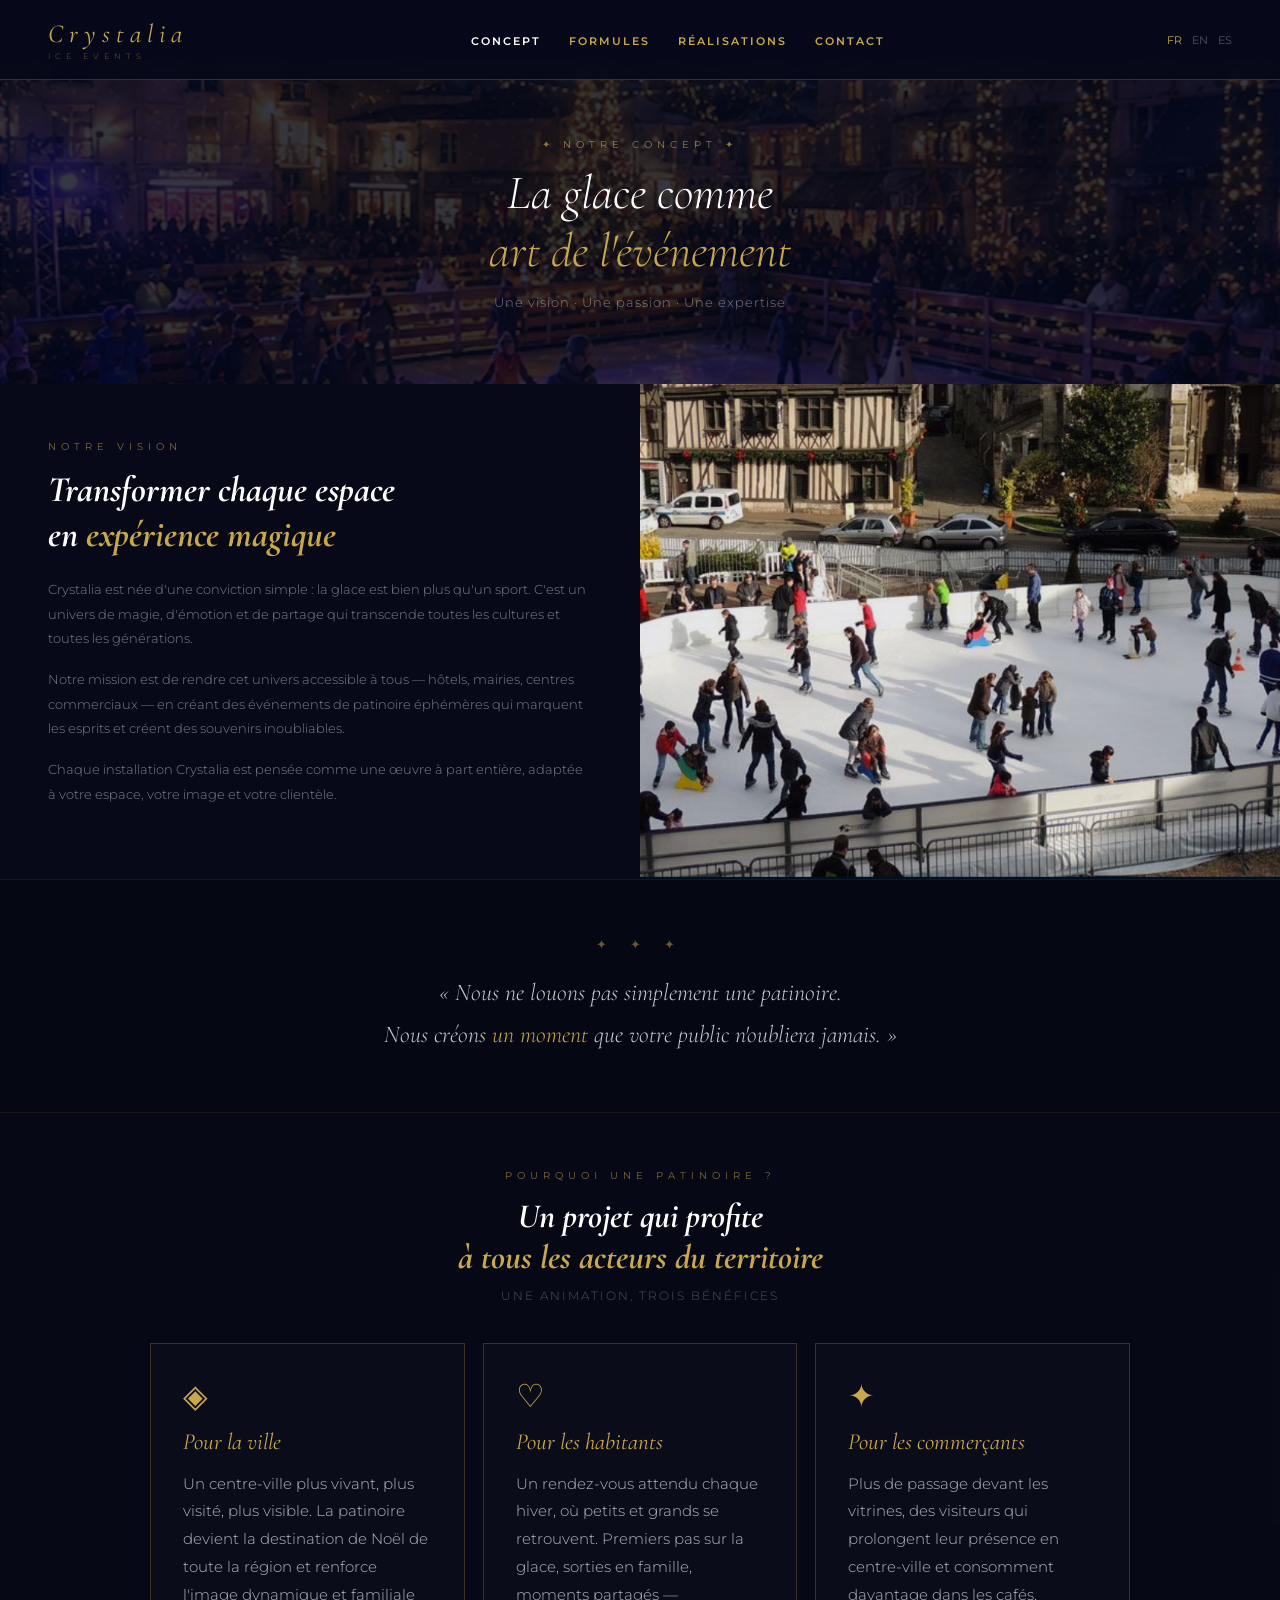
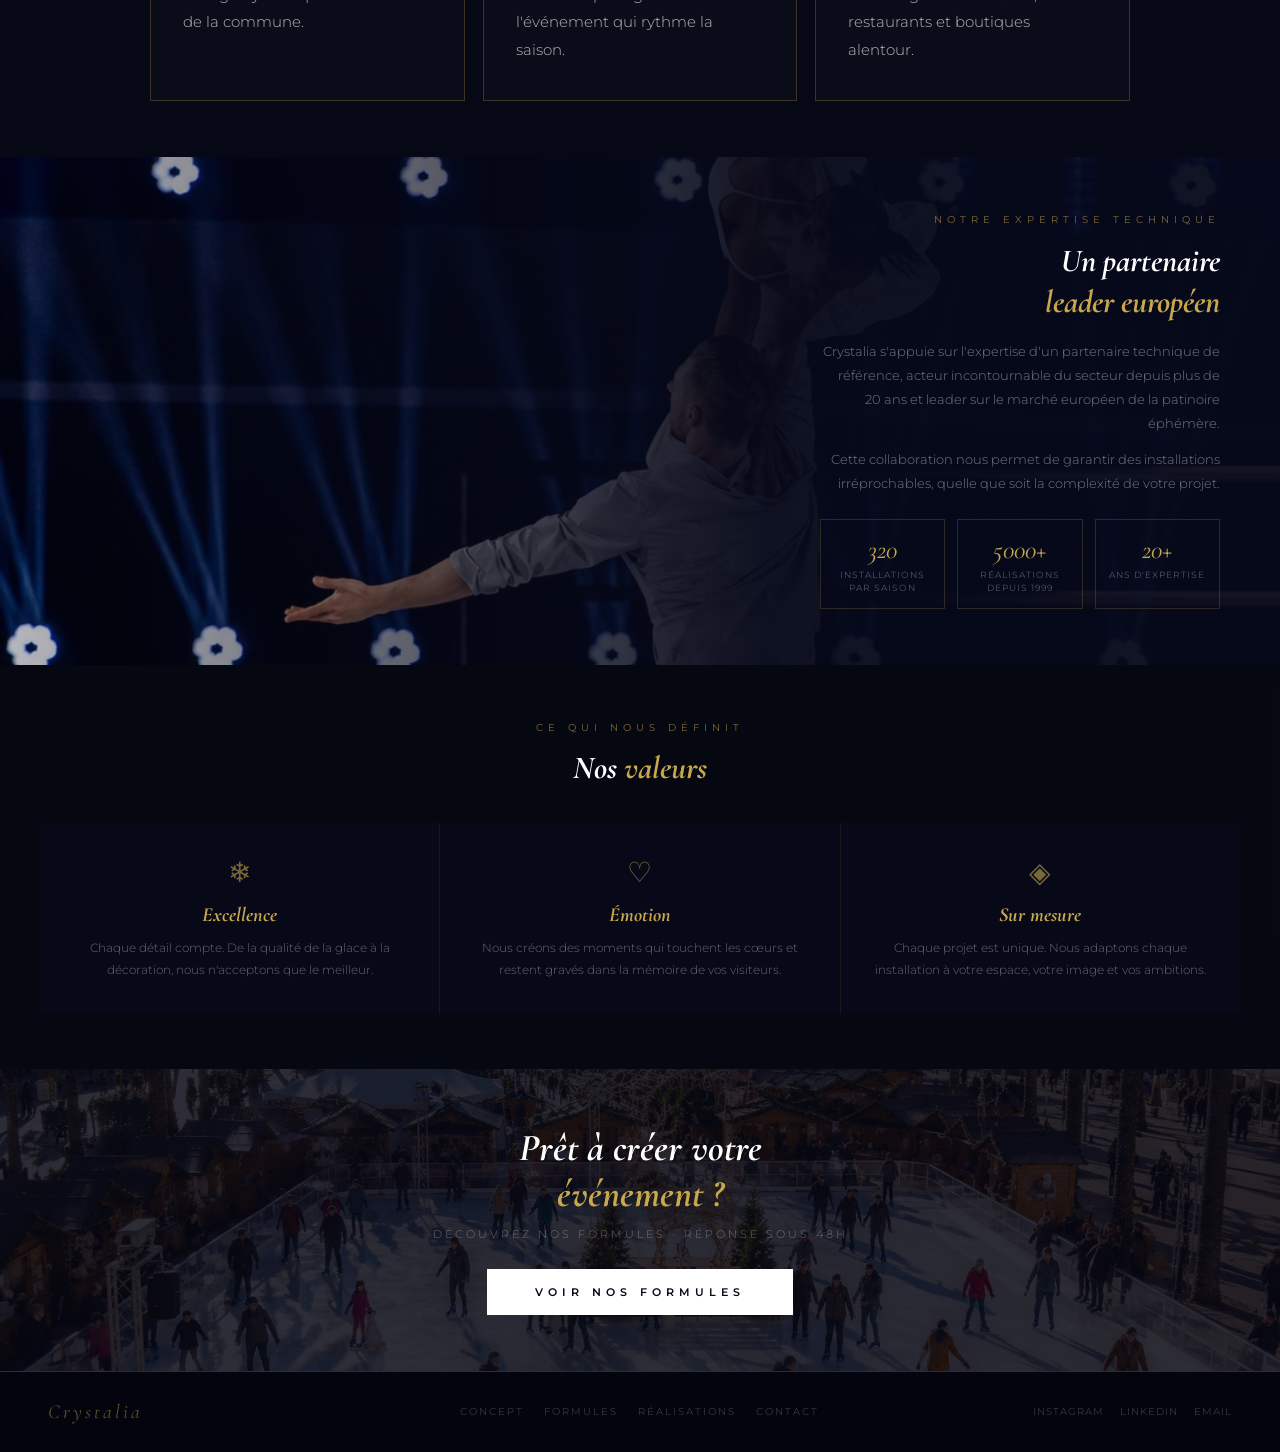
==== concept.html @ 681595bf "Add files via upload" ====
<!DOCTYPE html>
<html lang="fr">
<head>
  <meta charset="UTF-8" />
  <meta name="viewport" content="width=device-width, initial-scale=1.0" />
  <title>Concept — Crystalia Ice</title>
  <meta name="description" content="Découvrez la vision et le concept Crystalia Ice — patinoires éphémères de prestige, partenaire leader européen, événements inoubliables." />
  <link rel="preconnect" href="https://fonts.googleapis.com" />
  <link rel="preconnect" href="https://fonts.gstatic.com" crossorigin />
  <link href="https://fonts.googleapis.com/css2?family=Cormorant+Garamond:ital,wght@0,300;0,400;0,500;1,300;1,400;1,500&family=Montserrat:wght@300;400;500;600&display=swap" rel="stylesheet" />
  <link rel="stylesheet" href="style.css" />
  <style>
    .vision { display: grid; grid-template-columns: 1fr 1fr; background: rgba(8,10,26,0.99); }
    .vision-text { padding: 56px 48px; }
    .vision-text h2 { font-family: 'Cormorant Garamond', serif; font-size: clamp(26px,4vw,36px); font-style: italic; color: #fff; line-height: 1.25; margin-bottom: 20px; }
    .vision-text h2 em { color: var(--gold); }
    .vision-text p { font-size: 13px; color: rgba(255,255,255,0.48); line-height: 1.9; font-weight: 300; margin-bottom: 16px; }
    .vision-img { overflow: hidden; min-height: 360px; }
    .vision-img img { width: 100%; height: 100%; object-fit: cover; opacity: 0.9; }

    .philo { padding: 56px 60px; background: rgba(6,8,20,0.99); text-align: center; border-top: 0.5px solid rgba(201,168,76,0.1); border-bottom: 0.5px solid rgba(201,168,76,0.1); }
    .stars { color: var(--gold); letter-spacing: 10px; font-size: 13px; opacity: 0.5; margin-bottom: 20px; display: block; }
    .philo blockquote { font-family: 'Cormorant Garamond', serif; font-size: clamp(18px,3vw,24px); font-style: italic; color: rgba(255,255,255,0.78); line-height: 1.75; max-width: 620px; margin: 0 auto; font-weight: 300; }
    .philo blockquote em { color: var(--gold); }

    .pourquoi { background: rgba(7,9,22,0.99); padding: 56px 40px; }
    .pourquoi-header { text-align: center; margin-bottom: 40px; }
    .pourquoi-header h2 { font-family: 'Cormorant Garamond', serif; font-size: clamp(26px,4vw,34px); font-style: italic; color: #fff; margin-bottom: 10px; }
    .pourquoi-header h2 em { color: var(--gold); }
    .pourquoi-header p { font-size: 12px; color: rgba(255,255,255,0.3); letter-spacing: 2px; text-transform: uppercase; font-weight: 300; }
    .chiffres { display: grid; grid-template-columns: repeat(2,1fr); gap: 18px; max-width: 760px; margin: 0 auto; }
    .chiffres-3 { grid-template-columns: repeat(3,1fr); max-width: 980px; }
    .chiffre { border: 0.5px solid rgba(201,168,76,0.25); padding: 36px 32px; background: rgba(255,255,255,0.015); }
    .chiffre .chiffre-icon { font-size: 32px; color: #c9a84c !important; line-height: 1; margin-bottom: 16px; }
    .chiffre h3 { font-family: 'Cormorant Garamond', serif; font-size: 23px; font-style: italic; color: #c9a84c !important; margin-bottom: 14px; font-weight: 400; }
    .chiffre p { font-size: 15px; color: rgba(255,255,255,0.7) !important; line-height: 1.85; font-weight: 300; }

    .partenaire { position: relative; overflow: hidden; min-height: 320px; }
    .partenaire img { position: absolute; inset: 0; width: 100%; height: 100%; object-fit: cover; z-index: 0; opacity: 0.9; }
    .partenaire-ov { position: absolute; inset: 0; background: linear-gradient(to left, rgba(6,9,26,0.95) 40%, rgba(6,9,26,0.2) 100%); z-index: 1; }
    .partenaire-content { position: relative; z-index: 3; display: flex; justify-content: flex-end; padding: 56px 60px; }
    .partenaire-text { max-width: 400px; text-align: right; }
    .partenaire-text h2 { font-family: 'Cormorant Garamond', serif; font-size: clamp(24px,4vw,32px); font-style: italic; color: #fff; margin-bottom: 16px; line-height: 1.3; }
    .partenaire-text h2 em { color: var(--gold); }
    .partenaire-text p { font-size: 13px; color: rgba(255,255,255,0.45); line-height: 1.85; font-weight: 300; margin-bottom: 12px; }
    .partenaire-stats { display: grid; grid-template-columns: repeat(3,1fr); gap: 12px; margin-top: 24px; }
    .p-stat { border: 0.5px solid rgba(201,168,76,0.2); padding: 14px 10px; text-align: center; }
    .p-stat-num { font-family: 'Cormorant Garamond', serif; font-size: 26px; font-style: italic; color: var(--gold); }
    .p-stat-label { font-size: 9px; color: rgba(255,255,255,0.3); letter-spacing: 1px; text-transform: uppercase; margin-top: 4px; line-height: 1.4; display: block; }

    .valeurs { padding: 56px 40px; background: rgba(6,8,18,0.99); }
    .valeurs-header { text-align: center; margin-bottom: 36px; }
    .valeurs-header h2 { font-family: 'Cormorant Garamond', serif; font-size: clamp(24px,4vw,32px); font-style: italic; color: #fff; }
    .valeurs-header h2 em { color: var(--gold); }
    .valeurs-grid { display: grid; grid-template-columns: repeat(3,1fr); gap: 1px; background: rgba(201,168,76,0.1); }
    .valeur { background: rgba(8,10,26,0.99); padding: 32px 26px; text-align: center; }
    .valeur-icon { font-size: 28px; color: rgba(201,168,76,0.6); margin-bottom: 14px; display: block; }
    .valeur h3 { font-family: 'Cormorant Garamond', serif; font-size: 20px; font-style: italic; color: var(--gold); margin-bottom: 10px; }
    .valeur p { font-size: 12px; color: rgba(255,255,255,0.38); line-height: 1.8; font-weight: 300; }

    @media (max-width: 768px) {
      .vision { grid-template-columns: 1fr; }
      .vision-img { min-height: 220px; }
      .chiffres { grid-template-columns: 1fr; }
      .chiffre { padding: 28px 24px; }
      .chiffre h3 { font-size: 24px; }
      .chiffre p { font-size: 15px; }
      .valeurs-grid { grid-template-columns: 1fr; }
      .partenaire-content { padding: 40px 24px; justify-content: flex-start; }
      .partenaire-text { text-align: left; }
      .partenaire-stats { grid-template-columns: repeat(3,1fr); }
      .philo { padding: 40px 24px; }
    }
  </style>
</head>
<body>

  <nav class="main-nav">
    <a href="index.html" class="nav-logo">
      <span class="nav-logo-main">Crystalia</span>
      <span class="nav-logo-sub">Ice Events</span>
    </a>
    <ul class="nav-links">
      <li><a href="concept.html" class="active">Concept</a></li>
      <li><a href="formules.html">Formules</a></li>
      <li><a href="realisations.html">Réalisations</a></li>
      <li><a href="contact.html">Contact</a></li>
    </ul>
    <div class="nav-lang">
      <span class="active">FR</span><span>EN</span><span>ES</span>
    </div>
  </nav>

  <div class="page-hero">
    <img src="hero-bg.jpg" alt="Patinoire féerique" />
    <div class="page-hero-ov"></div>
    <div class="page-hero-content">
      <div class="page-tag">✦ Notre concept ✦</div>
      <h1>La glace comme<br><em>art de l'événement</em></h1>
      <p>Une vision · Une passion · Une expertise</p>
    </div>
  </div>

  <div class="vision">
    <div class="vision-text">
      <span class="sec-tag">Notre vision</span>
      <h2>Transformer chaque espace<br>en <em>expérience magique</em></h2>
      <p>Crystalia est née d'une conviction simple : la glace est bien plus qu'un sport. C'est un univers de magie, d'émotion et de partage qui transcende toutes les cultures et toutes les générations.</p>
      <p>Notre mission est de rendre cet univers accessible à tous — hôtels, mairies, centres commerciaux — en créant des événements de patinoire éphémères qui marquent les esprits et créent des souvenirs inoubliables.</p>
      <p>Chaque installation Crystalia est pensée comme une œuvre à part entière, adaptée à votre espace, votre image et votre clientèle.</p>
    </div>
    <div class="vision-img">
      <img src="real-01.png" alt="Patinoire de jour" />
    </div>
  </div>

  <div class="philo">
    <span class="stars">✦ ✦ ✦</span>
    <blockquote>« Nous ne louons pas simplement une patinoire.<br>Nous créons <em>un moment</em> que votre public n'oubliera jamais. »</blockquote>
  </div>

  <div class="pourquoi">
    <div class="pourquoi-header">
      <span class="sec-tag">Pourquoi une patinoire ?</span>
      <h2>Un projet qui profite<br><em>à tous les acteurs du territoire</em></h2>
      <p>Une animation, trois bénéfices</p>
    </div>
    <div class="chiffres chiffres-3">
      <div class="chiffre">
        <div class="chiffre-icon">◈</div>
        <h3>Pour la ville</h3>
        <p>Un centre-ville plus vivant, plus visité, plus visible. La patinoire devient la destination de Noël de toute la région et renforce l'image dynamique et familiale de la commune.</p>
      </div>
      <div class="chiffre">
        <div class="chiffre-icon">♡</div>
        <h3>Pour les habitants</h3>
        <p>Un rendez-vous attendu chaque hiver, où petits et grands se retrouvent. Premiers pas sur la glace, sorties en famille, moments partagés — l'événement qui rythme la saison.</p>
      </div>
      <div class="chiffre">
        <div class="chiffre-icon">✦</div>
        <h3>Pour les commerçants</h3>
        <p>Plus de passage devant les vitrines, des visiteurs qui prolongent leur présence en centre-ville et consomment davantage dans les cafés, restaurants et boutiques alentour.</p>
      </div>
    </div>
  </div>

  <div class="partenaire">
    <img src="phrase-bg.jpg" alt="Patinage professionnel" />
    <div class="partenaire-ov"></div>
    <div class="partenaire-content">
      <div class="partenaire-text">
        <span class="sec-tag" style="text-align:right;display:block">Notre expertise technique</span>
        <h2>Un partenaire<br><em>leader européen</em></h2>
        <p>Crystalia s'appuie sur l'expertise d'un partenaire technique de référence, acteur incontournable du secteur depuis plus de 20 ans et leader sur le marché européen de la patinoire éphémère.</p>
        <p>Cette collaboration nous permet de garantir des installations irréprochables, quelle que soit la complexité de votre projet.</p>
        <div class="partenaire-stats">
          <div class="p-stat">
            <div class="p-stat-num">320</div>
            <span class="p-stat-label">installations par saison</span>
          </div>
          <div class="p-stat">
            <div class="p-stat-num">5000+</div>
            <span class="p-stat-label">réalisations depuis 1999</span>
          </div>
          <div class="p-stat">
            <div class="p-stat-num">20+</div>
            <span class="p-stat-label">ans d'expertise</span>
          </div>
        </div>
      </div>
    </div>
  </div>

  <div class="valeurs">
    <div class="valeurs-header">
      <span class="sec-tag">Ce qui nous définit</span>
      <h2>Nos <em>valeurs</em></h2>
    </div>
    <div class="valeurs-grid">
      <div class="valeur">
        <span class="valeur-icon">❄</span>
        <h3>Excellence</h3>
        <p>Chaque détail compte. De la qualité de la glace à la décoration, nous n'acceptons que le meilleur.</p>
      </div>
      <div class="valeur">
        <span class="valeur-icon">♡</span>
        <h3>Émotion</h3>
        <p>Nous créons des moments qui touchent les cœurs et restent gravés dans la mémoire de vos visiteurs.</p>
      </div>
      <div class="valeur">
        <span class="valeur-icon">◈</span>
        <h3>Sur mesure</h3>
        <p>Chaque projet est unique. Nous adaptons chaque installation à votre espace, votre image et vos ambitions.</p>
      </div>
    </div>
  </div>

  <section class="cta-section">
    <img src="cta-bg.jpg" alt="Lumières de Noël" />
    <div class="cta-ov"></div>
    <div class="cta-inner">
      <h2>Prêt à créer votre<br><em>événement ?</em></h2>
      <p>Découvrez nos formules · Réponse sous 48h</p>
      <a href="formules.html" class="btn-white">Voir nos formules</a>
    </div>
  </section>

  <footer>
    <div class="footer-logo">Crystalia</div>
    <nav class="footer-nav">
      <a href="concept.html">Concept</a>
      <a href="formules.html">Formules</a>
      <a href="realisations.html">Réalisations</a>
      <a href="contact.html">Contact</a>
    </nav>
    <div class="footer-social">
      <a href="#" target="_blank">Instagram</a>
      <a href="#" target="_blank">LinkedIn</a>
      <a href="mailto:contact@crystalia-ice.com">Email</a>
    </div>
  </footer>

  <script>
    window.addEventListener('scroll', () => {
      const nav = document.querySelector('nav');
      nav.style.background = window.scrollY > 50 ? 'rgba(7,9,26,0.98)' : 'rgba(7,9,26,0.92)';
    });
  </script>
</body>
</html>
---- style.css ----
/* ── CRYSTALIA ICE — SHARED STYLES ── */
*, *::before, *::after { box-sizing: border-box; margin: 0; padding: 0; }
:root {
  --gold: #c9a84c;
  --gold-light: rgba(201,168,76,0.6);
  --gold-faint: rgba(201,168,76,0.15);
  --night: #07091a;
  --night-mid: rgba(8,11,28,0.99);
  --white: #ffffff;
  --text-dim: rgba(255,255,255,0.45);
  --text-faint: rgba(255,255,255,0.3);
  --border-gold: 0.5px solid rgba(201,168,76,0.25);
}
html { scroll-behavior: smooth; }
body { background: var(--night); color: #f0f4ff; font-family: 'Montserrat', sans-serif; overflow-x: hidden; }

/* NAV */
nav.main-nav {
  position: fixed; top: 0; left: 0; right: 0; z-index: 100;
  display: flex; justify-content: space-between; align-items: center;
  padding: 18px 48px;
  background: rgba(7,9,26,0.92);
  border-bottom: var(--border-gold);
  backdrop-filter: blur(8px);
  transition: background 0.3s;
}
.nav-logo { cursor: pointer; text-decoration: none; }
.nav-logo-main { font-family: 'Cormorant Garamond', serif; font-size: 26px; font-style: italic; color: var(--gold); letter-spacing: 6px; display: block; }
.nav-logo-sub { font-size: 8px; letter-spacing: 5px; color: rgba(201,168,76,0.4); text-transform: uppercase; margin-top: 2px; display: block; }
.nav-links { display: flex; gap: 28px; list-style: none; }
.nav-links a { font-size: 11px; color: var(--gold); letter-spacing: 2px; text-transform: uppercase; font-weight: 600; text-decoration: none; transition: color 0.2s; }
.nav-links a:hover, .nav-links a.active { color: #ffffff; }
.nav-lang { display: flex; gap: 10px; }
.nav-lang span { font-size: 11px; color: var(--text-faint); cursor: pointer; transition: color 0.2s; }
.nav-lang span.active { color: var(--gold); }

/* PAGE HERO */
.page-hero { position: relative; height: 320px; overflow: hidden; margin-top: 64px; }
.page-hero img { position: absolute; inset: 0; width: 100%; height: 100%; object-fit: cover; z-index: 0; opacity: 0.9; }
.page-hero-ov { position: absolute; inset: 0; background: rgba(5,8,22,0.78); z-index: 1; }
.page-hero-content { position: absolute; inset: 0; z-index: 3; display: flex; flex-direction: column; align-items: center; justify-content: center; text-align: center; padding: 40px; }
.page-tag { font-size: 10px; letter-spacing: 5px; color: rgba(201,168,76,0.7); text-transform: uppercase; margin-bottom: 14px; }
.page-hero-content h1 { font-family: 'Cormorant Garamond', serif; font-size: clamp(32px, 5vw, 48px); font-style: italic; font-weight: 300; color: #fff; line-height: 1.2; }
.page-hero-content h1 em { color: var(--gold); }
.page-hero-content p { font-size: 13px; color: var(--text-dim); margin-top: 14px; letter-spacing: 1px; font-weight: 300; }

/* SHARED */
.sec-tag { font-size: 10px; letter-spacing: 5px; color: rgba(201,168,76,0.6); text-transform: uppercase; margin-bottom: 14px; display: block; }
.btn-white { background: #fff; color: var(--night); padding: 16px 48px; font-size: 11px; font-weight: 600; letter-spacing: 5px; text-transform: uppercase; border: none; cursor: pointer; font-family: 'Montserrat', sans-serif; text-decoration: none; display: inline-block; transition: opacity 0.2s; }
.btn-white:hover { opacity: 0.88; }
.btn-gold { background: var(--gold); color: var(--night); padding: 15px 42px; font-size: 11px; font-weight: 600; letter-spacing: 4px; text-transform: uppercase; border: none; cursor: pointer; font-family: 'Montserrat', sans-serif; text-decoration: none; display: inline-block; transition: opacity 0.2s; }
.btn-gold:hover { opacity: 0.88; }

/* FOOTER */
footer { padding: 28px 48px; background: rgba(4,5,14,0.99); border-top: var(--border-gold); display: grid; grid-template-columns: 1fr 1fr 1fr; align-items: center; }
.footer-logo { font-family: 'Cormorant Garamond', serif; font-size: 20px; font-style: italic; color: rgba(201,168,76,0.45); letter-spacing: 3px; }
.footer-nav { display: flex; gap: 20px; justify-content: center; }
.footer-nav a { font-size: 10px; color: rgba(255,255,255,0.2); letter-spacing: 2px; text-transform: uppercase; text-decoration: none; transition: color 0.2s; }
.footer-nav a:hover { color: var(--gold); }
.footer-social { display: flex; gap: 16px; justify-content: flex-end; }
.footer-social a { font-size: 10px; color: rgba(255,255,255,0.2); letter-spacing: 1px; text-transform: uppercase; text-decoration: none; transition: color 0.2s; }
.footer-social a:hover { color: var(--gold); }

/* CTA SECTION */
.cta-section { position: relative; overflow: hidden; min-height: 280px; display: flex; align-items: center; justify-content: center; }
.cta-section img { position: absolute; inset: 0; width: 100%; height: 100%; object-fit: cover; z-index: 0; opacity: 0.9; }
.cta-ov { position: absolute; inset: 0; background: rgba(5,7,18,0.82); z-index: 1; }
.cta-inner { position: relative; z-index: 3; text-align: center; padding: 56px 40px; }
.cta-inner h2 { font-family: 'Cormorant Garamond', serif; font-size: clamp(26px, 4vw, 38px); font-style: italic; color: #fff; margin-bottom: 10px; }
.cta-inner h2 em { color: var(--gold); }
.cta-inner p { font-size: 11px; color: rgba(255,255,255,0.35); letter-spacing: 3px; text-transform: uppercase; margin-bottom: 28px; font-weight: 300; }

/* RESPONSIVE */
@media (max-width: 768px) {
  nav.main-nav { padding: 14px 20px; }
  .nav-links { display: none; }
  footer { grid-template-columns: 1fr; gap: 16px; text-align: center; }
  .footer-nav, .footer-social { justify-content: center; }
}
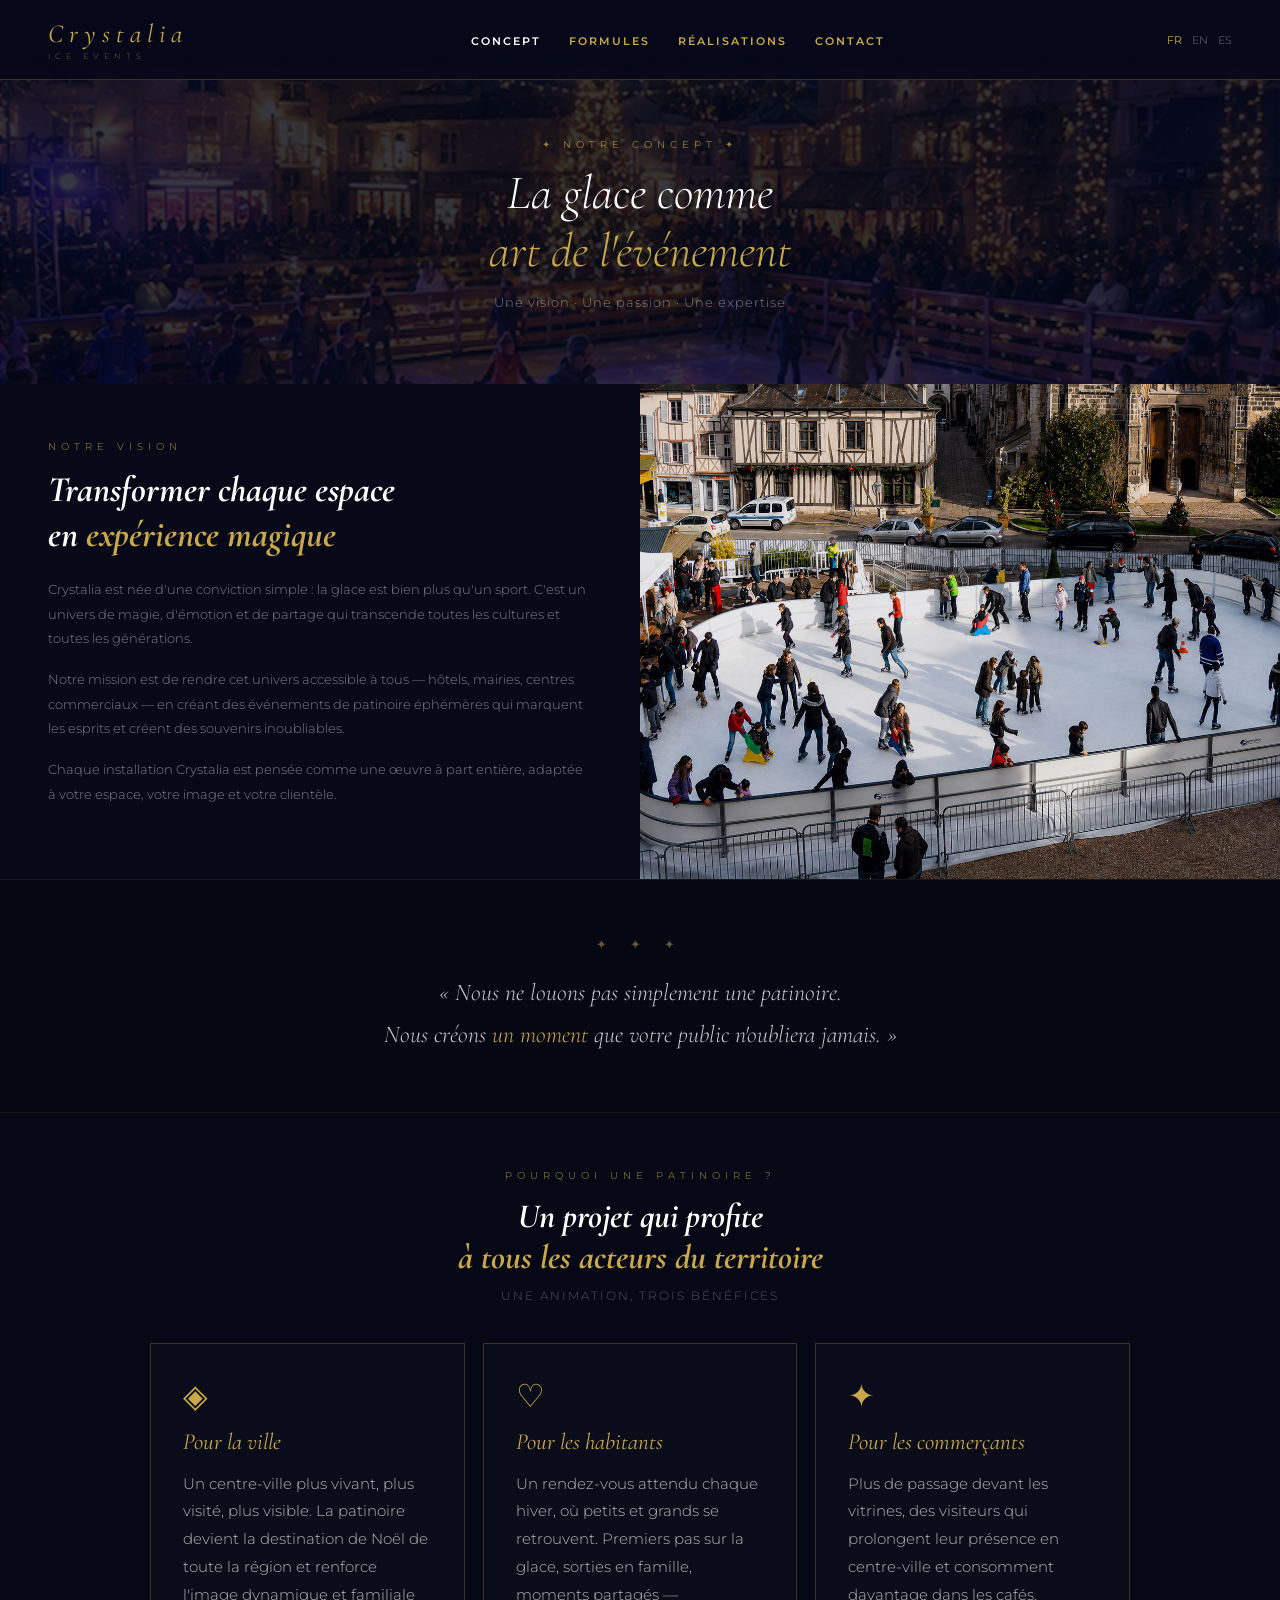
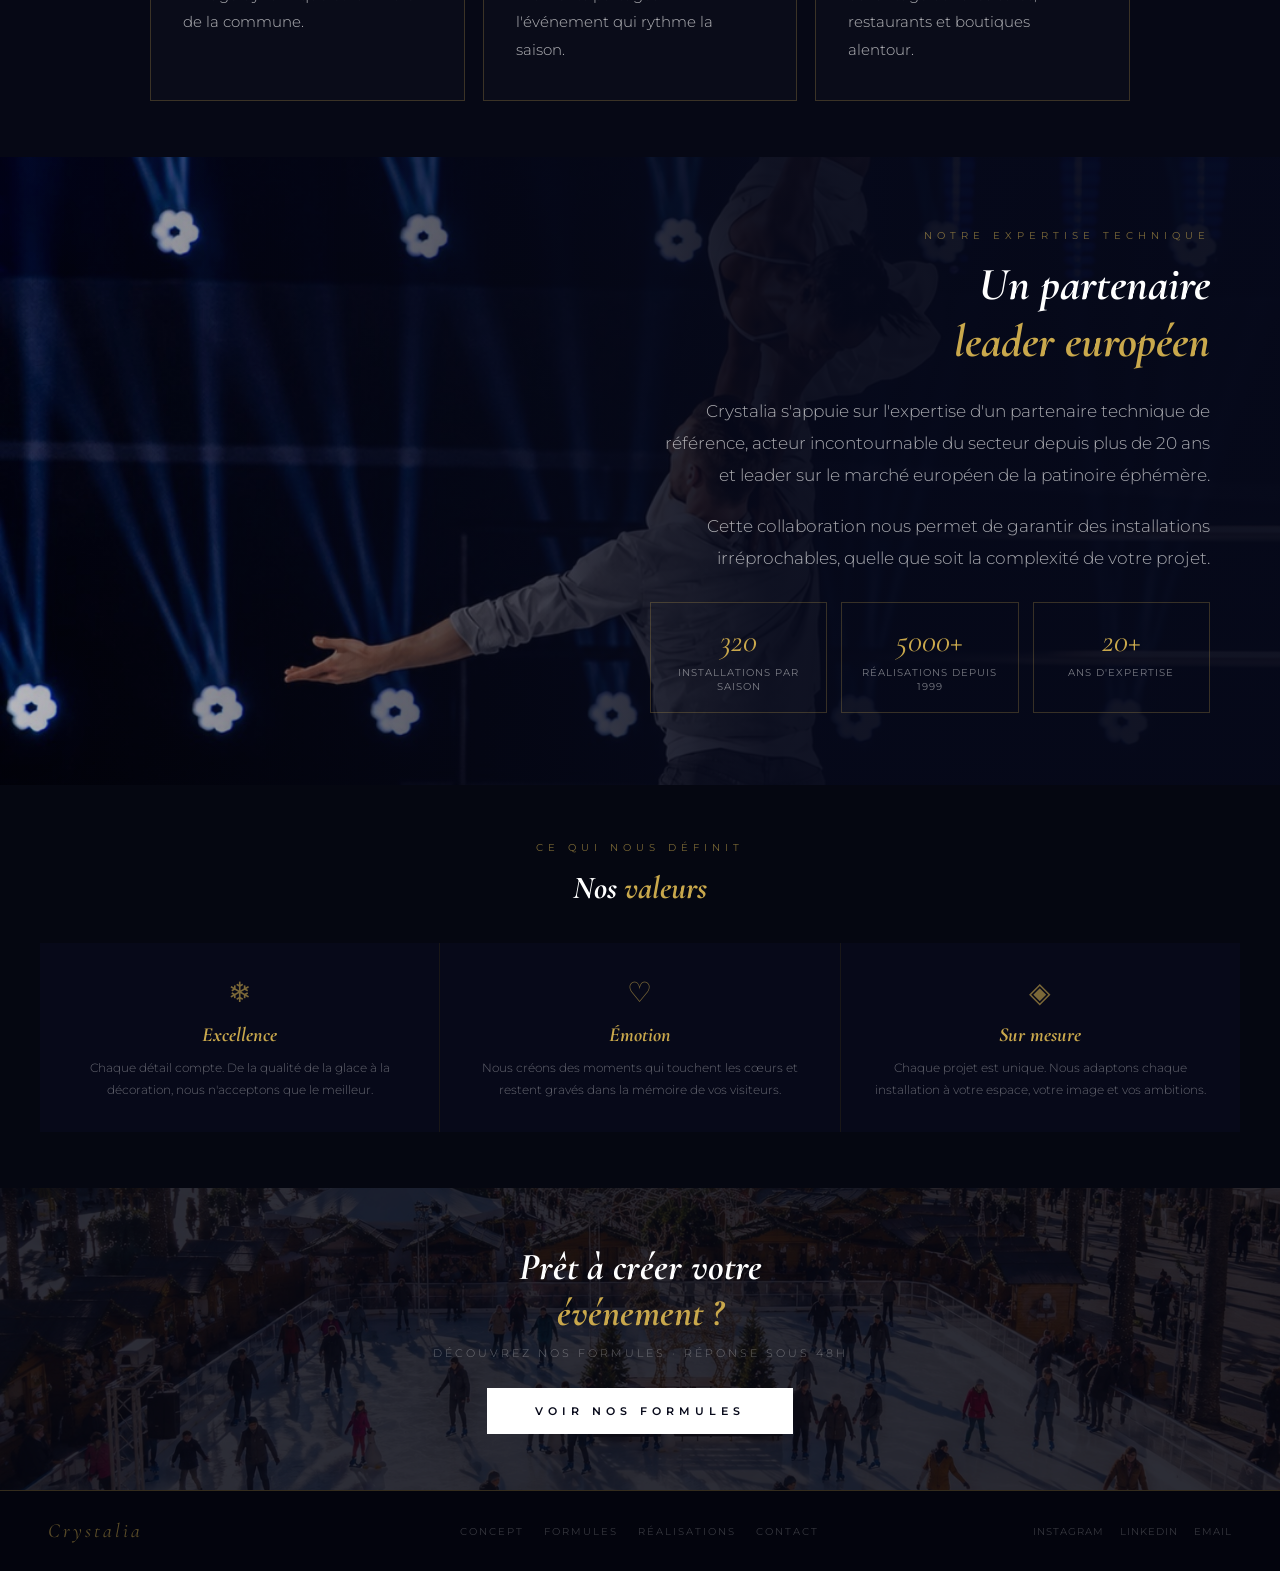
==== commit 9a743b53: "Add files via upload" ====
--- a/concept.html
+++ b/concept.html
@@ -35,18 +35,18 @@
     .chiffre h3 { font-family: 'Cormorant Garamond', serif; font-size: 23px; font-style: italic; color: #c9a84c !important; margin-bottom: 14px; font-weight: 400; }
     .chiffre p { font-size: 15px; color: rgba(255,255,255,0.7) !important; line-height: 1.85; font-weight: 300; }
 
-    .partenaire { position: relative; overflow: hidden; min-height: 320px; }
+    .partenaire { position: relative; overflow: hidden; min-height: 420px; }
     .partenaire img { position: absolute; inset: 0; width: 100%; height: 100%; object-fit: cover; z-index: 0; opacity: 0.9; }
     .partenaire-ov { position: absolute; inset: 0; background: linear-gradient(to left, rgba(6,9,26,0.95) 40%, rgba(6,9,26,0.2) 100%); z-index: 1; }
-    .partenaire-content { position: relative; z-index: 3; display: flex; justify-content: flex-end; padding: 56px 60px; }
-    .partenaire-text { max-width: 400px; text-align: right; }
-    .partenaire-text h2 { font-family: 'Cormorant Garamond', serif; font-size: clamp(24px,4vw,32px); font-style: italic; color: #fff; margin-bottom: 16px; line-height: 1.3; }
+    .partenaire-content { position: relative; z-index: 3; display: flex; justify-content: flex-end; padding: 72px 70px; }
+    .partenaire-text { max-width: 560px; text-align: right; }
+    .partenaire-text h2 { font-family: 'Cormorant Garamond', serif; font-size: clamp(32px,5vw,46px); font-style: italic; color: #fff; margin-bottom: 24px; line-height: 1.25; }
     .partenaire-text h2 em { color: var(--gold); }
-    .partenaire-text p { font-size: 13px; color: rgba(255,255,255,0.45); line-height: 1.85; font-weight: 300; margin-bottom: 12px; }
-    .partenaire-stats { display: grid; grid-template-columns: repeat(3,1fr); gap: 12px; margin-top: 24px; }
-    .p-stat { border: 0.5px solid rgba(201,168,76,0.2); padding: 14px 10px; text-align: center; }
-    .p-stat-num { font-family: 'Cormorant Garamond', serif; font-size: 26px; font-style: italic; color: var(--gold); }
-    .p-stat-label { font-size: 9px; color: rgba(255,255,255,0.3); letter-spacing: 1px; text-transform: uppercase; margin-top: 4px; line-height: 1.4; display: block; }
+    .partenaire-text p { font-size: 17px; color: rgba(255,255,255,0.65); line-height: 1.9; font-weight: 300; margin-bottom: 18px; }
+    .partenaire-stats { display: grid; grid-template-columns: repeat(3,1fr); gap: 14px; margin-top: 28px; }
+    .p-stat { border: 0.5px solid rgba(201,168,76,0.25); padding: 18px 12px; text-align: center; }
+    .p-stat-num { font-family: 'Cormorant Garamond', serif; font-size: 32px; font-style: italic; color: var(--gold); }
+    .p-stat-label { font-size: 10px; color: rgba(255,255,255,0.45); letter-spacing: 1px; text-transform: uppercase; margin-top: 6px; line-height: 1.4; display: block; }
 
     .valeurs { padding: 56px 40px; background: rgba(6,8,18,0.99); }
     .valeurs-header { text-align: center; margin-bottom: 36px; }
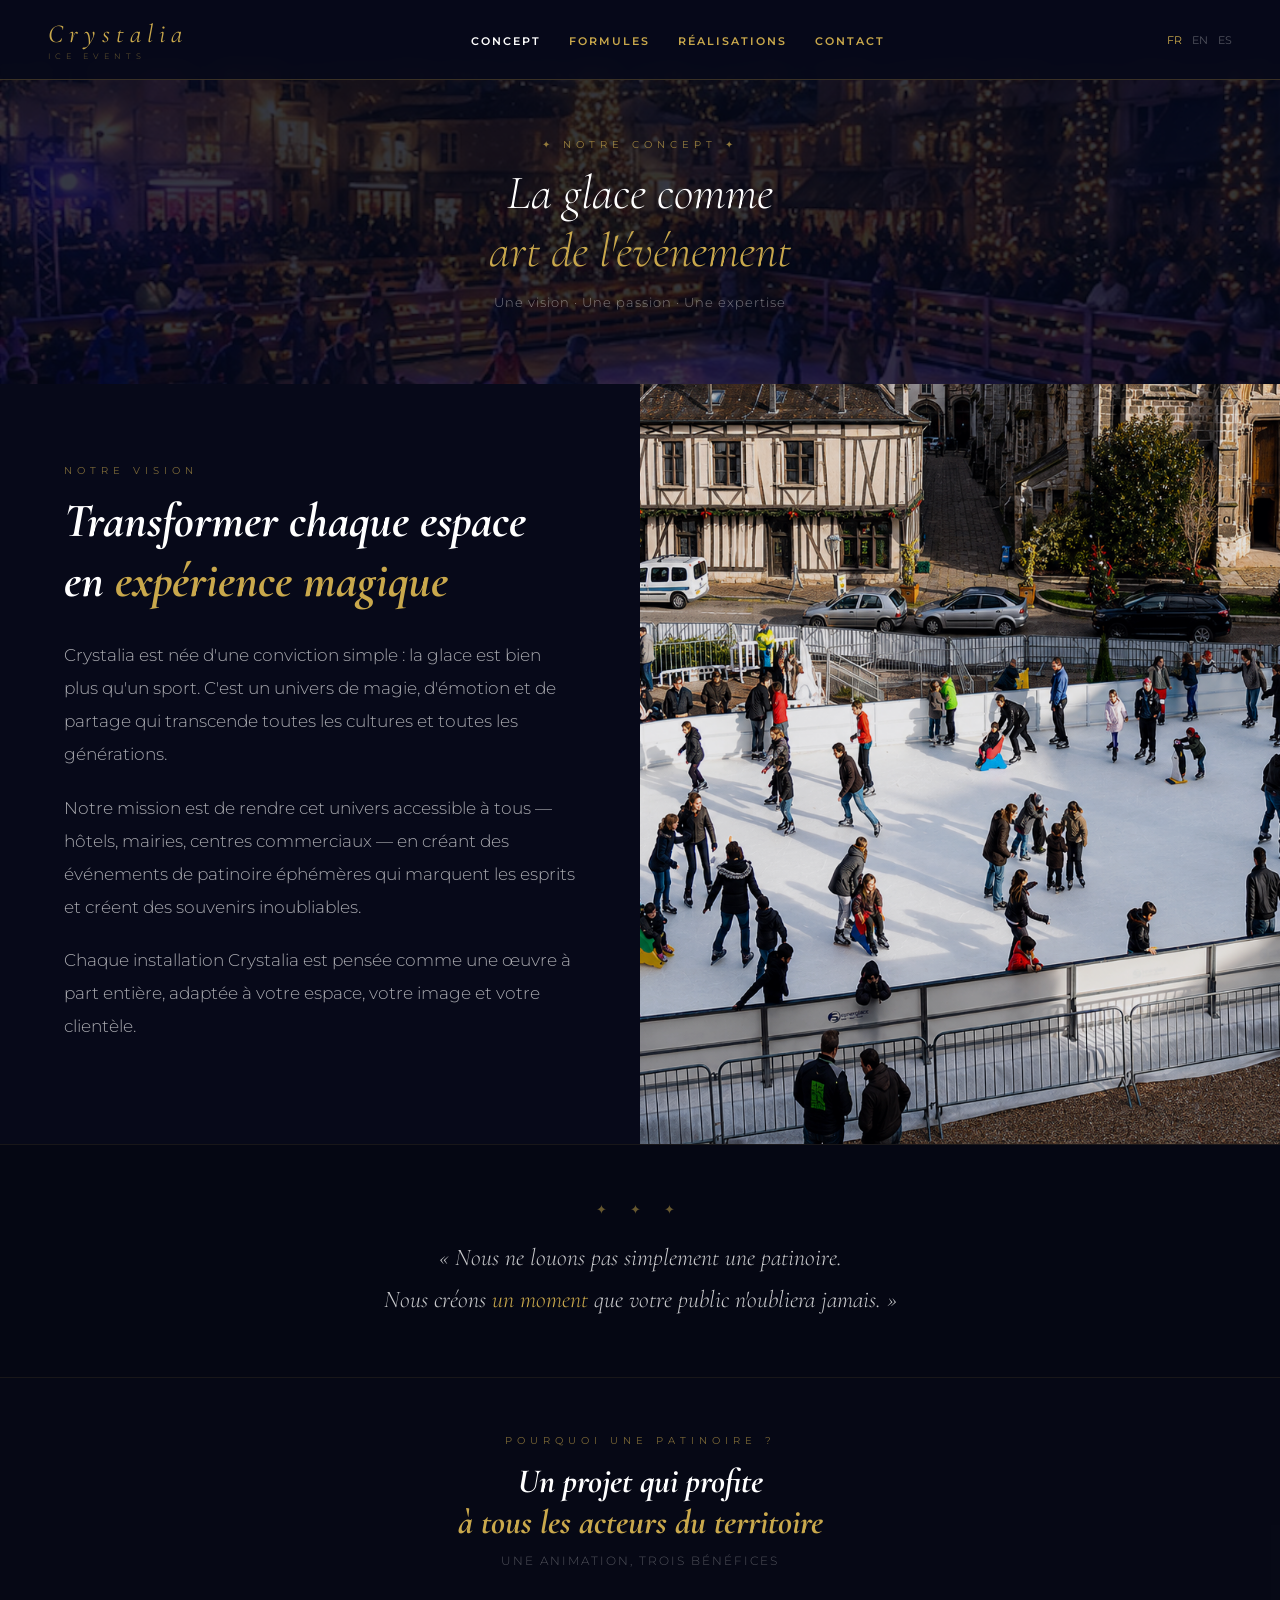
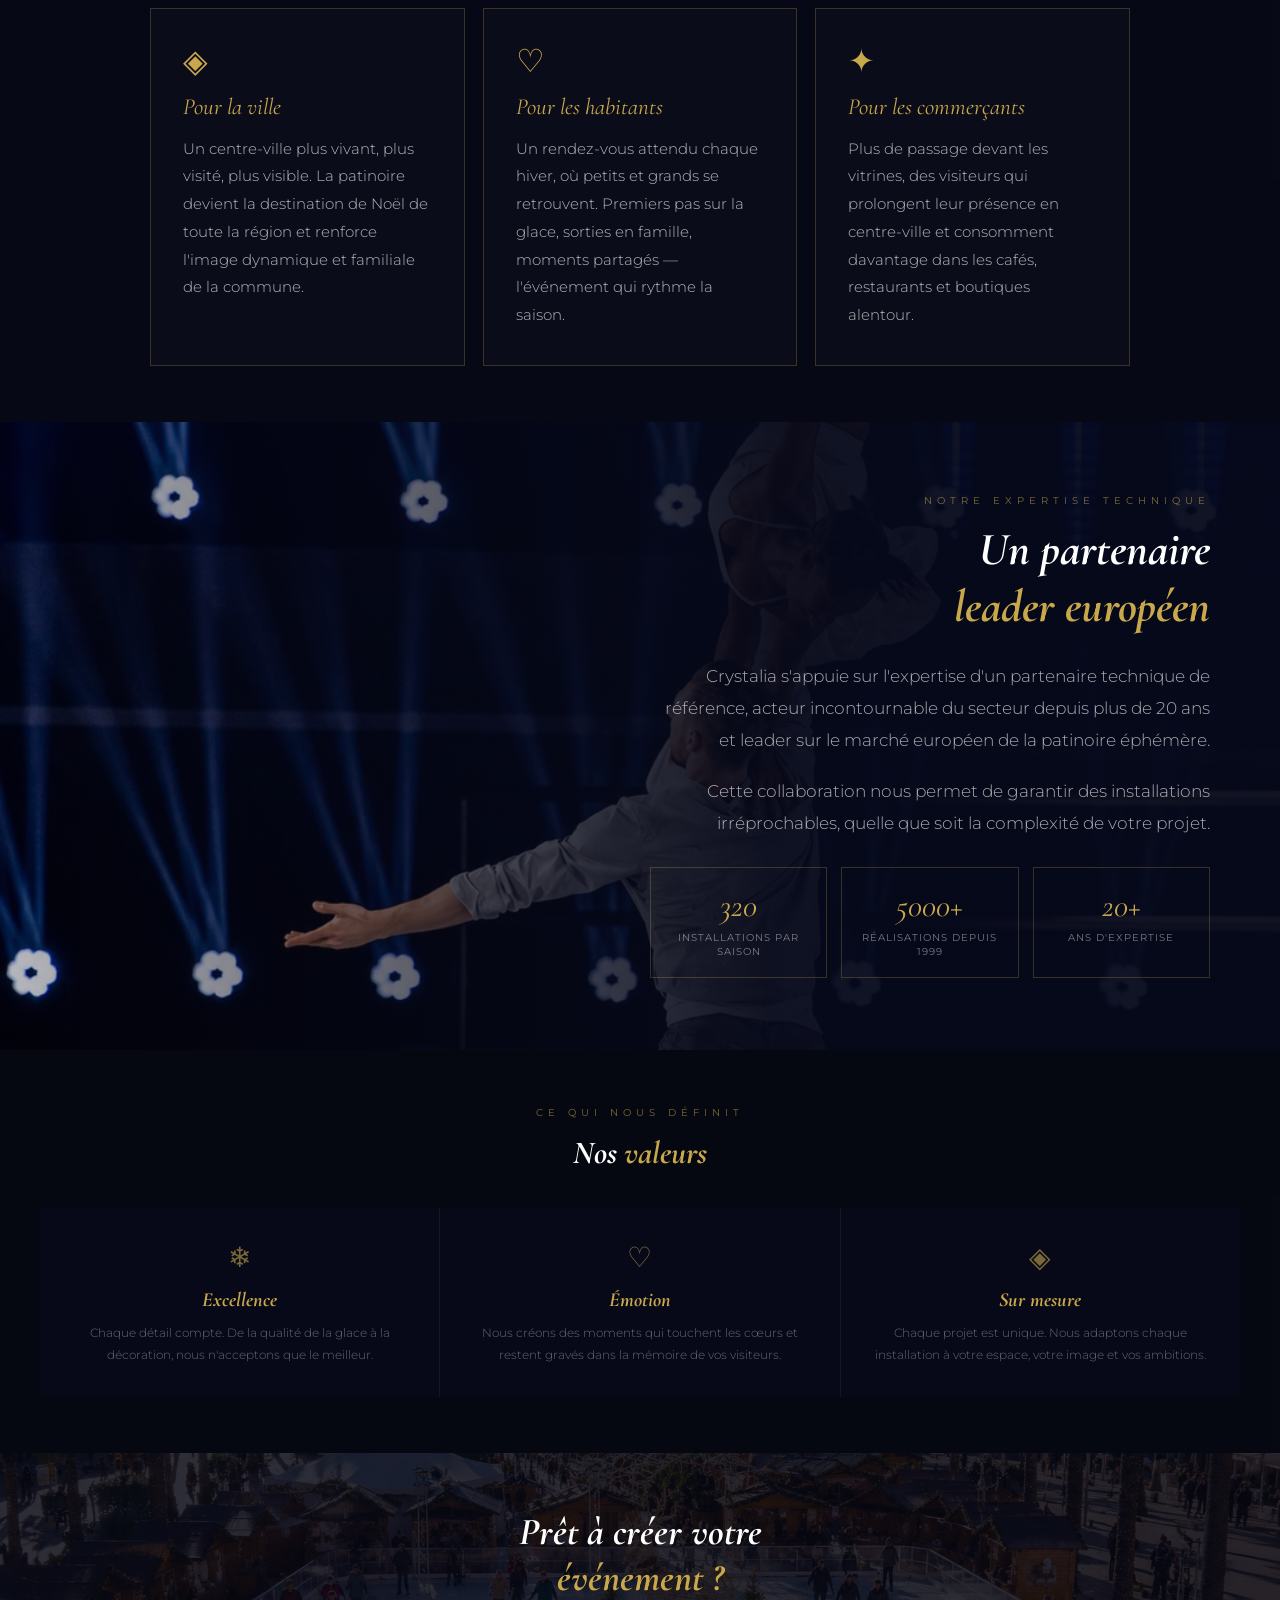
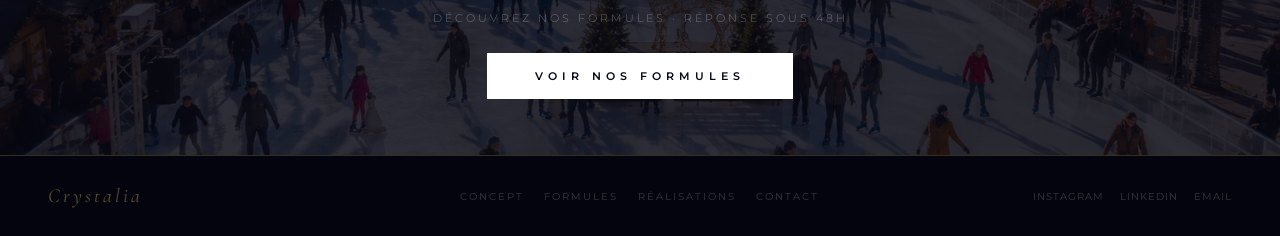
==== commit 3b291340: "Add files via upload" ====
--- a/concept.html
+++ b/concept.html
@@ -11,10 +11,10 @@
   <link rel="stylesheet" href="style.css" />
   <style>
     .vision { display: grid; grid-template-columns: 1fr 1fr; background: rgba(8,10,26,0.99); }
-    .vision-text { padding: 56px 48px; }
-    .vision-text h2 { font-family: 'Cormorant Garamond', serif; font-size: clamp(26px,4vw,36px); font-style: italic; color: #fff; line-height: 1.25; margin-bottom: 20px; }
+    .vision-text { padding: 80px 64px; display: flex; flex-direction: column; justify-content: center; }
+    .vision-text h2 { font-family: 'Cormorant Garamond', serif; font-size: clamp(34px,4.5vw,48px); font-style: italic; color: #fff; line-height: 1.25; margin-bottom: 28px; }
     .vision-text h2 em { color: var(--gold); }
-    .vision-text p { font-size: 13px; color: rgba(255,255,255,0.48); line-height: 1.9; font-weight: 300; margin-bottom: 16px; }
+    .vision-text p { font-size: 17px; color: rgba(255,255,255,0.65); line-height: 1.95; font-weight: 300; margin-bottom: 20px; }
     .vision-img { overflow: hidden; min-height: 360px; }
     .vision-img img { width: 100%; height: 100%; object-fit: cover; opacity: 0.9; }
 
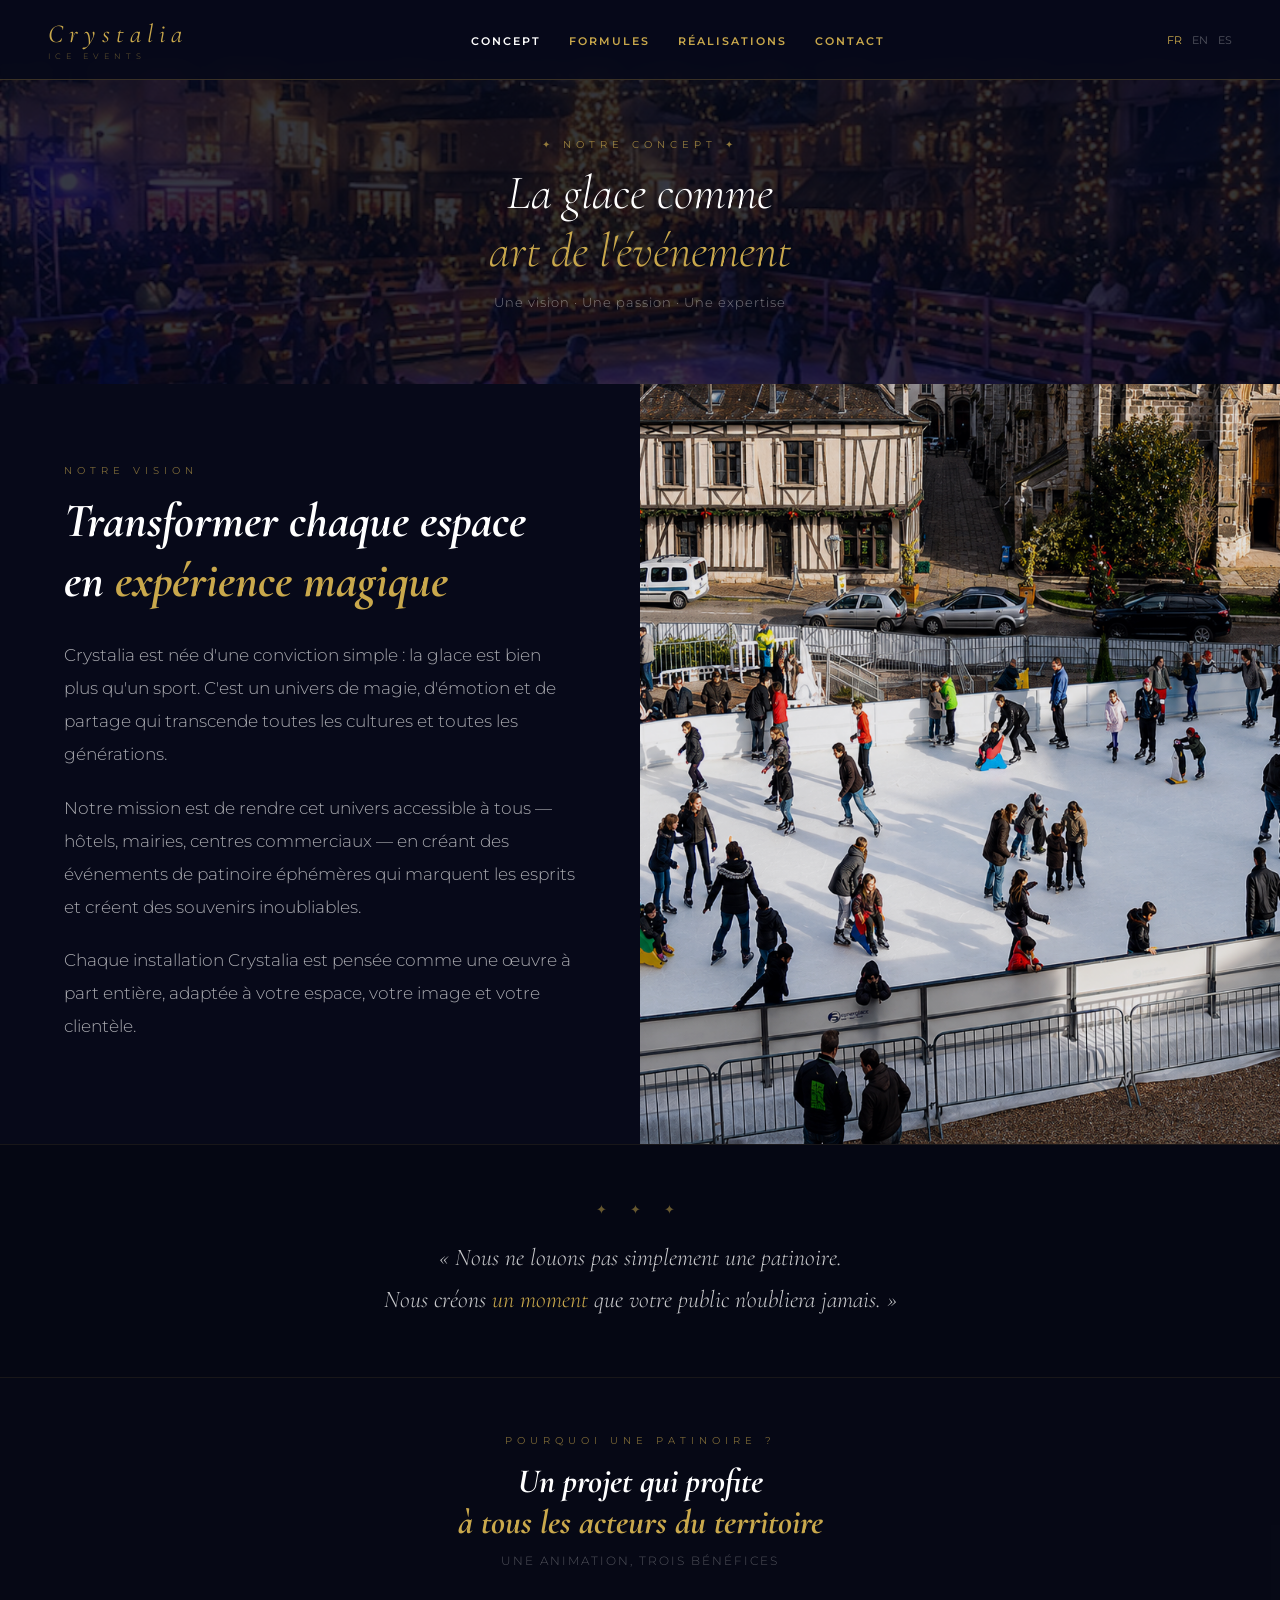
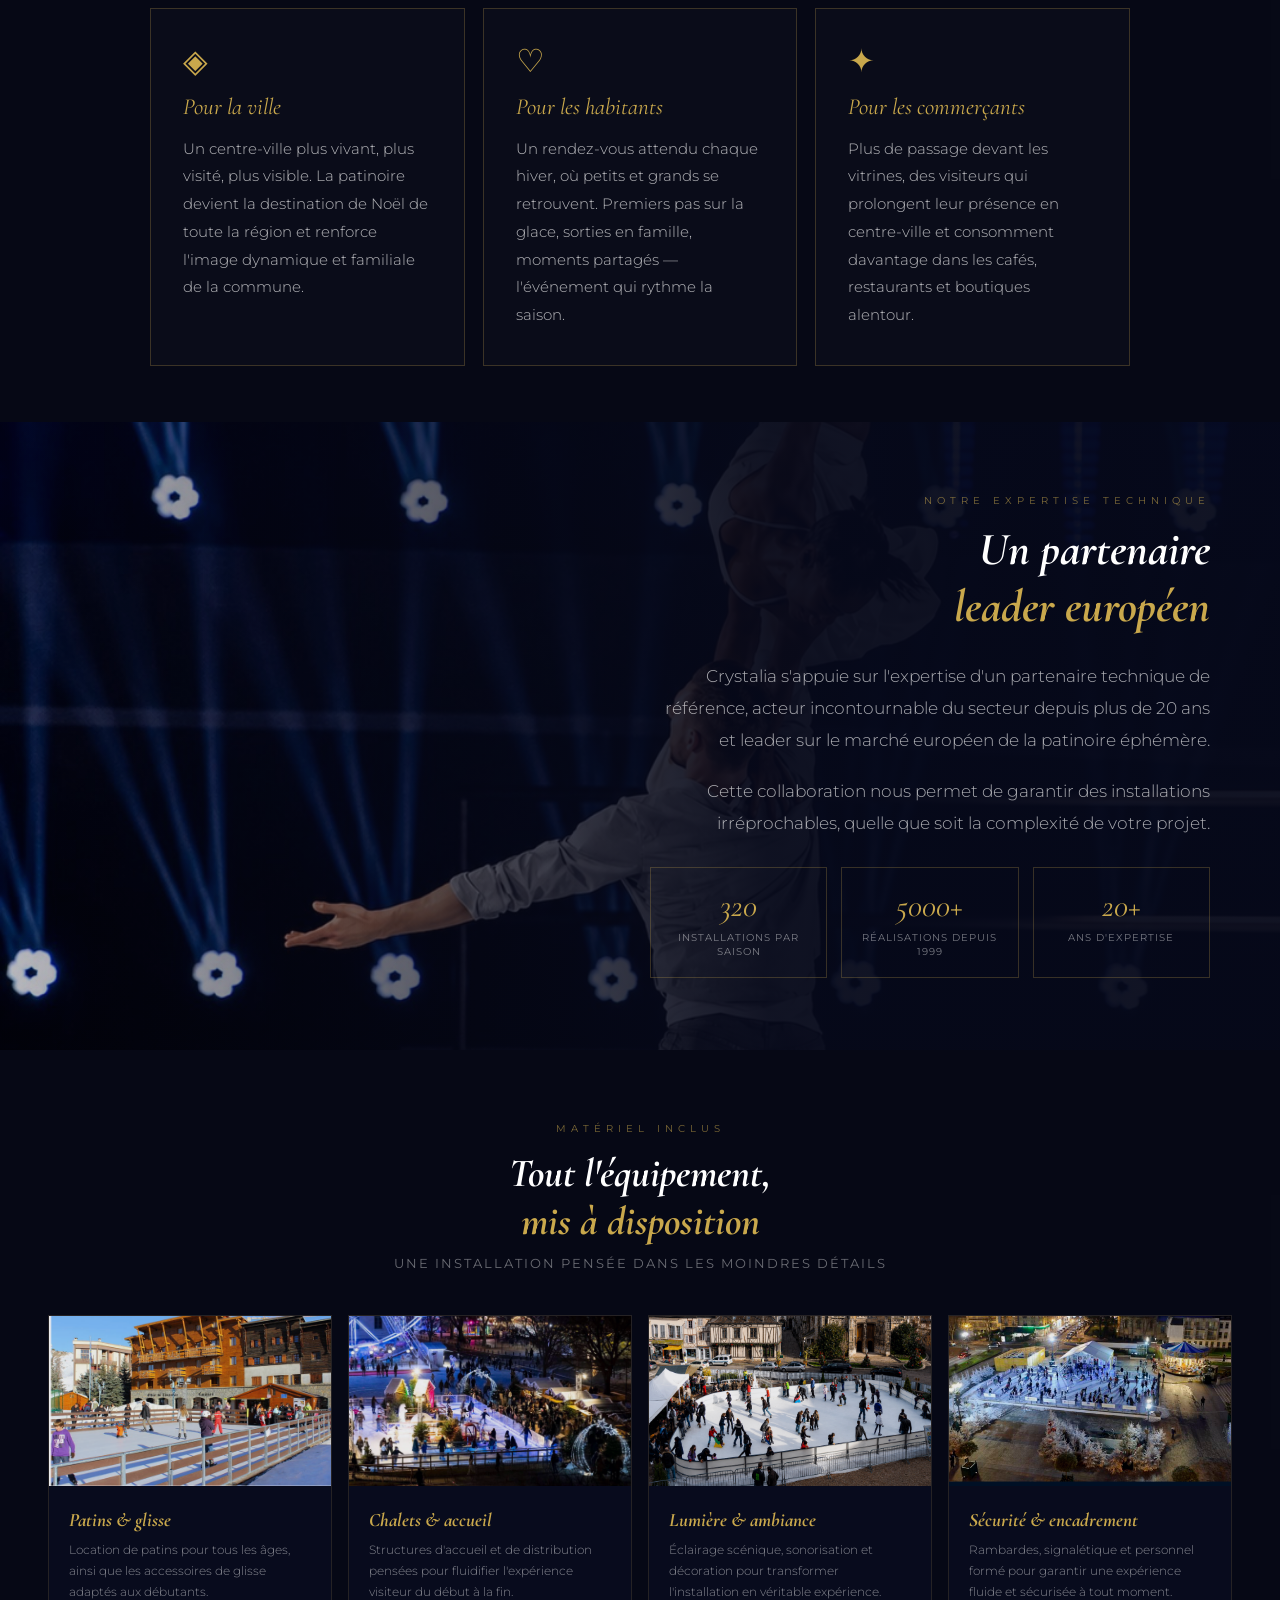
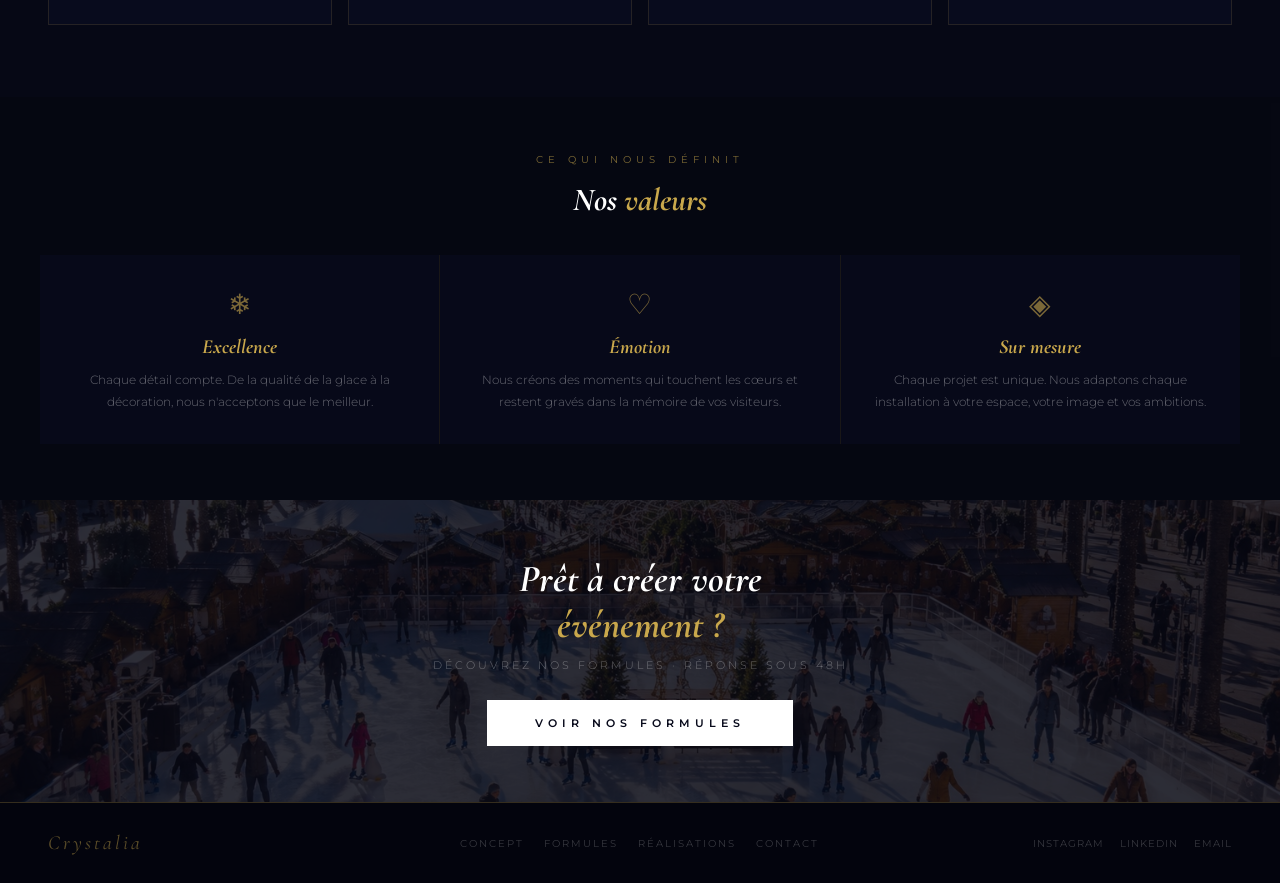
==== commit 8ff108d0: "Add files via upload" ====
--- a/concept.html
+++ b/concept.html
@@ -58,6 +58,19 @@
     .valeur h3 { font-family: 'Cormorant Garamond', serif; font-size: 20px; font-style: italic; color: var(--gold); margin-bottom: 10px; }
     .valeur p { font-size: 12px; color: rgba(255,255,255,0.38); line-height: 1.8; font-weight: 300; }
 
+    .equip { background: rgba(7,9,22,0.99); padding: 72px 48px; }
+    .equip-header { text-align: center; margin-bottom: 44px; }
+    .equip-header h2 { font-family: 'Cormorant Garamond', serif; font-size: clamp(28px,4vw,40px); font-style: italic; color: #fff; margin-bottom: 10px; }
+    .equip-header h2 em { color: var(--gold); }
+    .equip-header p { font-size: 13px; color: rgba(255,255,255,0.4); letter-spacing: 2px; text-transform: uppercase; }
+    .equip-grid { display: grid; grid-template-columns: repeat(4,1fr); gap: 16px; max-width: 1200px; margin: 0 auto; }
+    .equip-card { background: rgba(9,12,30,0.99); border: 0.5px solid rgba(201,168,76,0.15); overflow: hidden; }
+    .equip-img { height: 170px; overflow: hidden; }
+    .equip-img img { width: 100%; height: 100%; object-fit: cover; opacity: 0.92; }
+    .equip-text { padding: 22px 20px; }
+    .equip-text h3 { font-family: 'Cormorant Garamond', serif; font-size: 19px; font-style: italic; color: var(--gold); margin-bottom: 8px; }
+    .equip-text p { font-size: 12px; color: rgba(255,255,255,0.5); line-height: 1.75; font-weight: 300; }
+
     @media (max-width: 768px) {
       .vision { grid-template-columns: 1fr; }
       .vision-img { min-height: 220px; }
@@ -66,6 +79,7 @@
       .chiffre h3 { font-size: 24px; }
       .chiffre p { font-size: 15px; }
       .valeurs-grid { grid-template-columns: 1fr; }
+      .equip-grid { grid-template-columns: 1fr 1fr; }
       .partenaire-content { padding: 40px 24px; justify-content: flex-start; }
       .partenaire-text { text-align: left; }
       .partenaire-stats { grid-template-columns: repeat(3,1fr); }
@@ -171,6 +185,44 @@
     </div>
   </div>
 
+  <div class="equip">
+    <div class="equip-header">
+      <span class="sec-tag">Matériel inclus</span>
+      <h2>Tout l'équipement,<br><em>mis à disposition</em></h2>
+      <p>Une installation pensée dans les moindres détails</p>
+    </div>
+    <div class="equip-grid">
+      <div class="equip-card">
+        <div class="equip-img"><img src="real-05.png" alt="Patins de location" /></div>
+        <div class="equip-text">
+          <h3>Patins & glisse</h3>
+          <p>Location de patins pour tous les âges, ainsi que les accessoires de glisse adaptés aux débutants.</p>
+        </div>
+      </div>
+      <div class="equip-card">
+        <div class="equip-img"><img src="real-08.png" alt="Chalets d'accueil" /></div>
+        <div class="equip-text">
+          <h3>Chalets & accueil</h3>
+          <p>Structures d'accueil et de distribution pensées pour fluidifier l'expérience visiteur du début à la fin.</p>
+        </div>
+      </div>
+      <div class="equip-card">
+        <div class="equip-img"><img src="real-01.png" alt="Éclairage et ambiance" /></div>
+        <div class="equip-text">
+          <h3>Lumière & ambiance</h3>
+          <p>Éclairage scénique, sonorisation et décoration pour transformer l'installation en véritable expérience.</p>
+        </div>
+      </div>
+      <div class="equip-card">
+        <div class="equip-img"><img src="real-02.png" alt="Sécurité et encadrement" /></div>
+        <div class="equip-text">
+          <h3>Sécurité & encadrement</h3>
+          <p>Rambardes, signalétique et personnel formé pour garantir une expérience fluide et sécurisée à tout moment.</p>
+        </div>
+      </div>
+    </div>
+  </div>
+
   <div class="valeurs">
     <div class="valeurs-header">
       <span class="sec-tag">Ce qui nous définit</span>
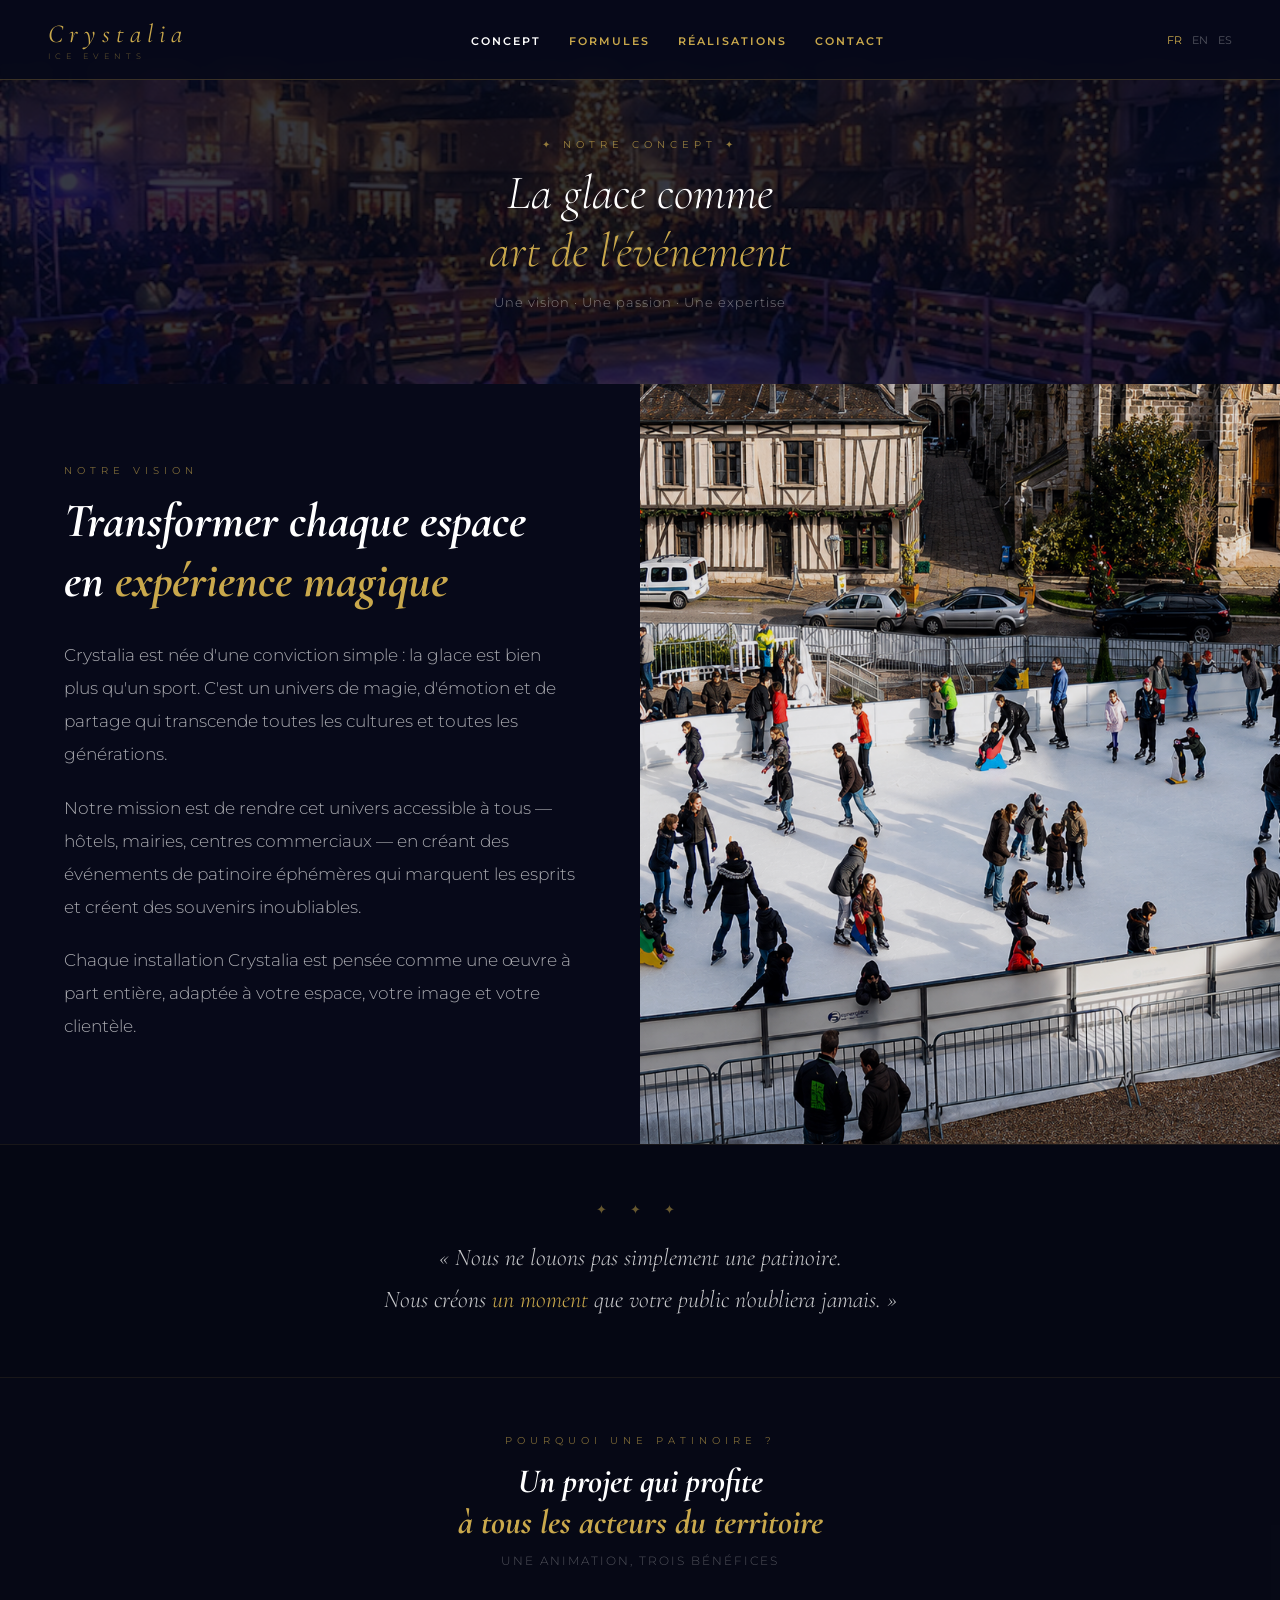
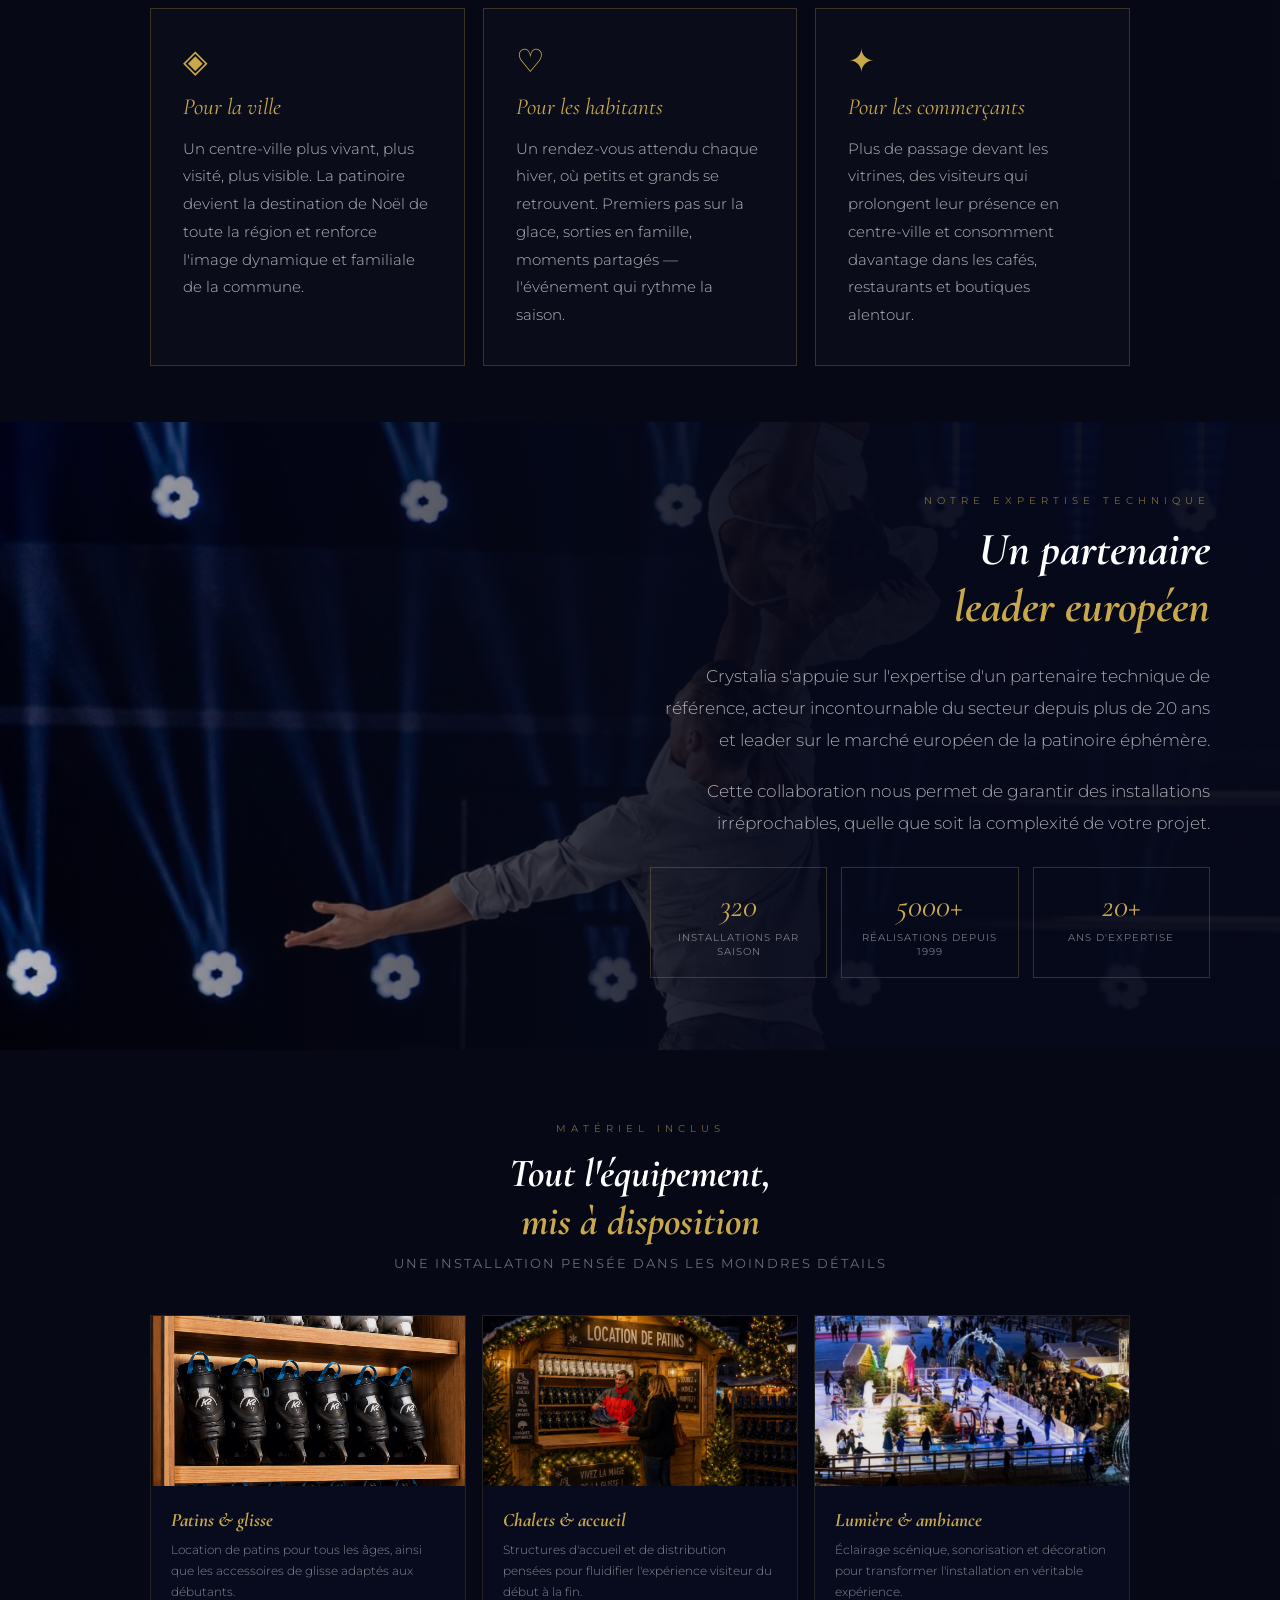
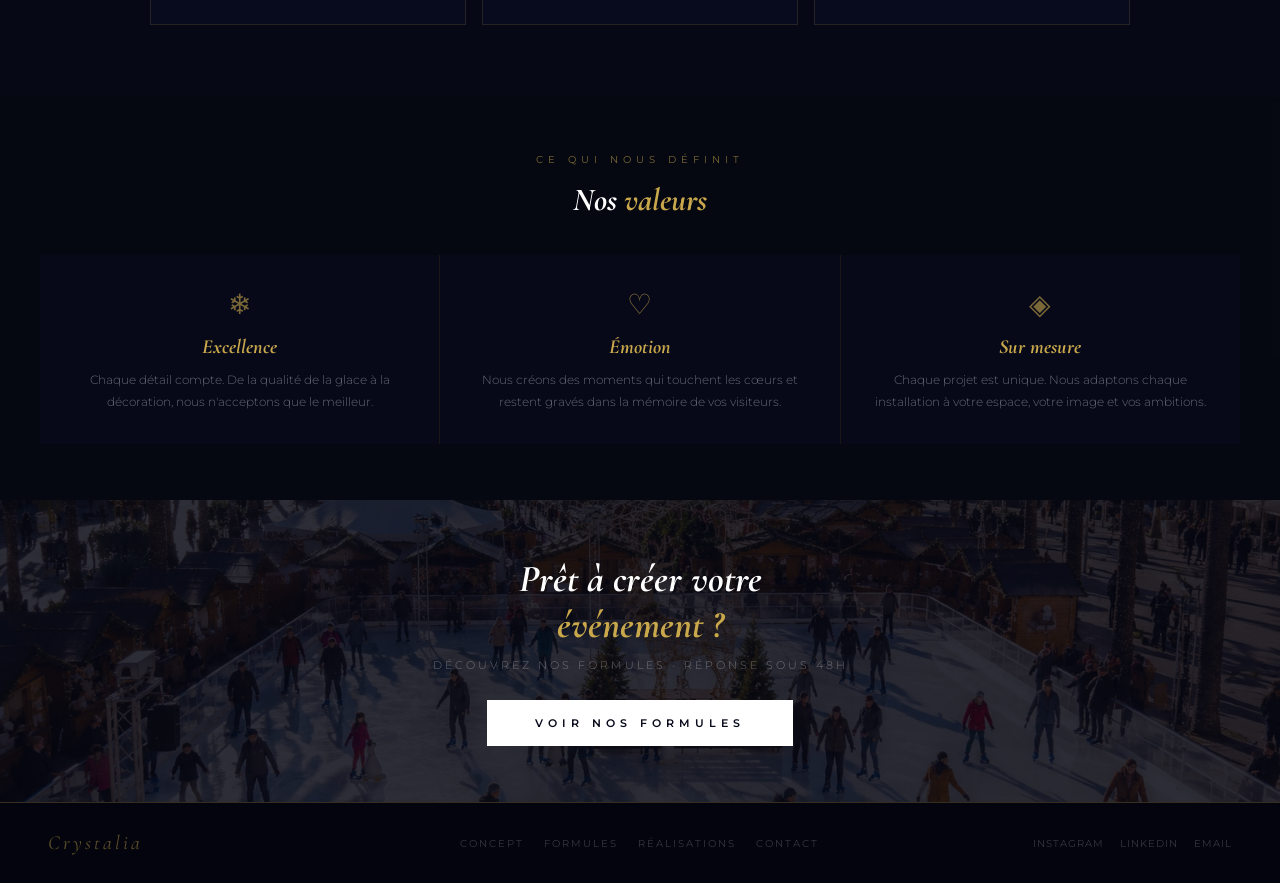
==== commit 9ca51827: "Add files via upload" ====
--- a/concept.html
+++ b/concept.html
@@ -64,6 +64,7 @@
     .equip-header h2 em { color: var(--gold); }
     .equip-header p { font-size: 13px; color: rgba(255,255,255,0.4); letter-spacing: 2px; text-transform: uppercase; }
     .equip-grid { display: grid; grid-template-columns: repeat(4,1fr); gap: 16px; max-width: 1200px; margin: 0 auto; }
+    .equip-grid-3 { grid-template-columns: repeat(3,1fr); max-width: 980px; }
     .equip-card { background: rgba(9,12,30,0.99); border: 0.5px solid rgba(201,168,76,0.15); overflow: hidden; }
     .equip-img { height: 170px; overflow: hidden; }
     .equip-img img { width: 100%; height: 100%; object-fit: cover; opacity: 0.92; }
@@ -191,33 +192,26 @@
       <h2>Tout l'équipement,<br><em>mis à disposition</em></h2>
       <p>Une installation pensée dans les moindres détails</p>
     </div>
-    <div class="equip-grid">
+    <div class="equip-grid equip-grid-3">
       <div class="equip-card">
-        <div class="equip-img"><img src="real-05.png" alt="Patins de location" /></div>
+        <div class="equip-img"><img src="equip-01.png" alt="Patins de location" /></div>
         <div class="equip-text">
           <h3>Patins & glisse</h3>
           <p>Location de patins pour tous les âges, ainsi que les accessoires de glisse adaptés aux débutants.</p>
         </div>
       </div>
       <div class="equip-card">
-        <div class="equip-img"><img src="real-08.png" alt="Chalets d'accueil" /></div>
+        <div class="equip-img"><img src="equip-02.png" alt="Chalets d'accueil" /></div>
         <div class="equip-text">
           <h3>Chalets & accueil</h3>
           <p>Structures d'accueil et de distribution pensées pour fluidifier l'expérience visiteur du début à la fin.</p>
         </div>
       </div>
       <div class="equip-card">
-        <div class="equip-img"><img src="real-01.png" alt="Éclairage et ambiance" /></div>
+        <div class="equip-img"><img src="equip-03.png" alt="Éclairage et ambiance" /></div>
         <div class="equip-text">
           <h3>Lumière & ambiance</h3>
           <p>Éclairage scénique, sonorisation et décoration pour transformer l'installation en véritable expérience.</p>
-        </div>
-      </div>
-      <div class="equip-card">
-        <div class="equip-img"><img src="real-02.png" alt="Sécurité et encadrement" /></div>
-        <div class="equip-text">
-          <h3>Sécurité & encadrement</h3>
-          <p>Rambardes, signalétique et personnel formé pour garantir une expérience fluide et sécurisée à tout moment.</p>
         </div>
       </div>
     </div>
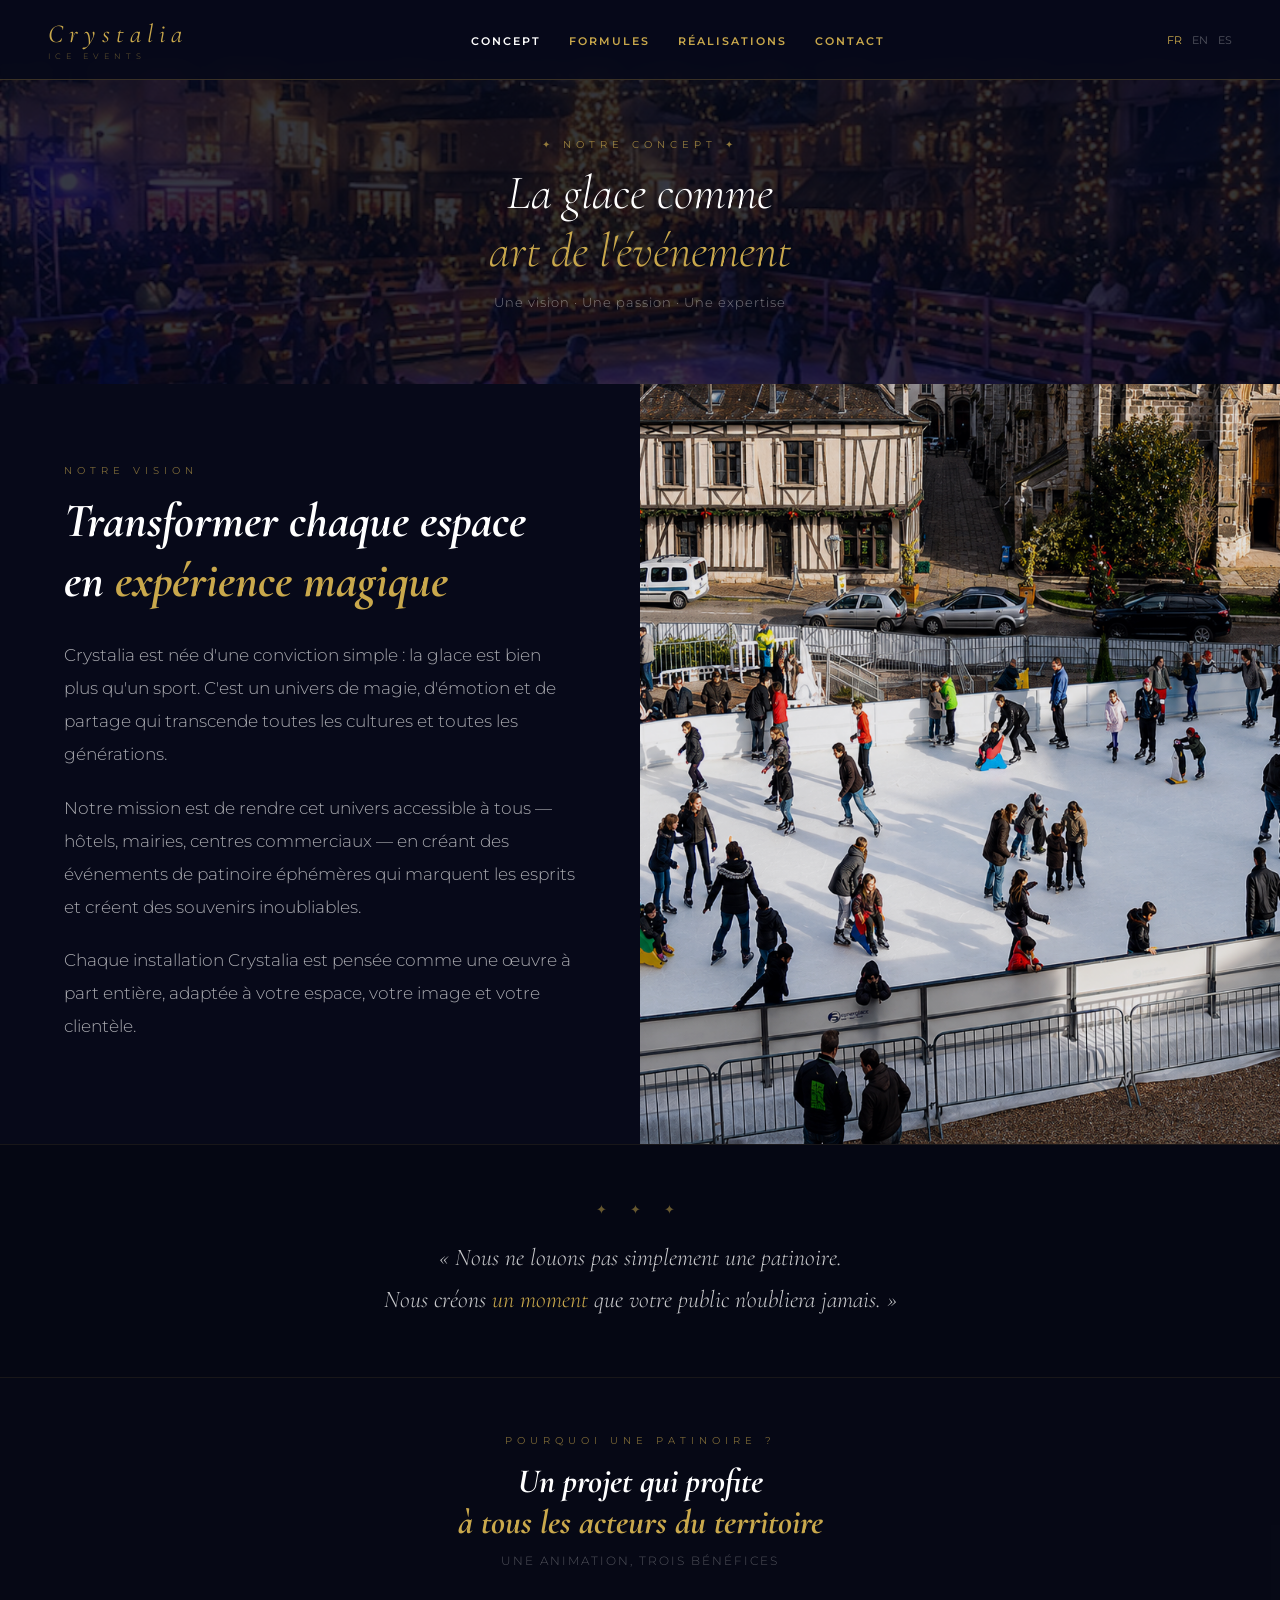
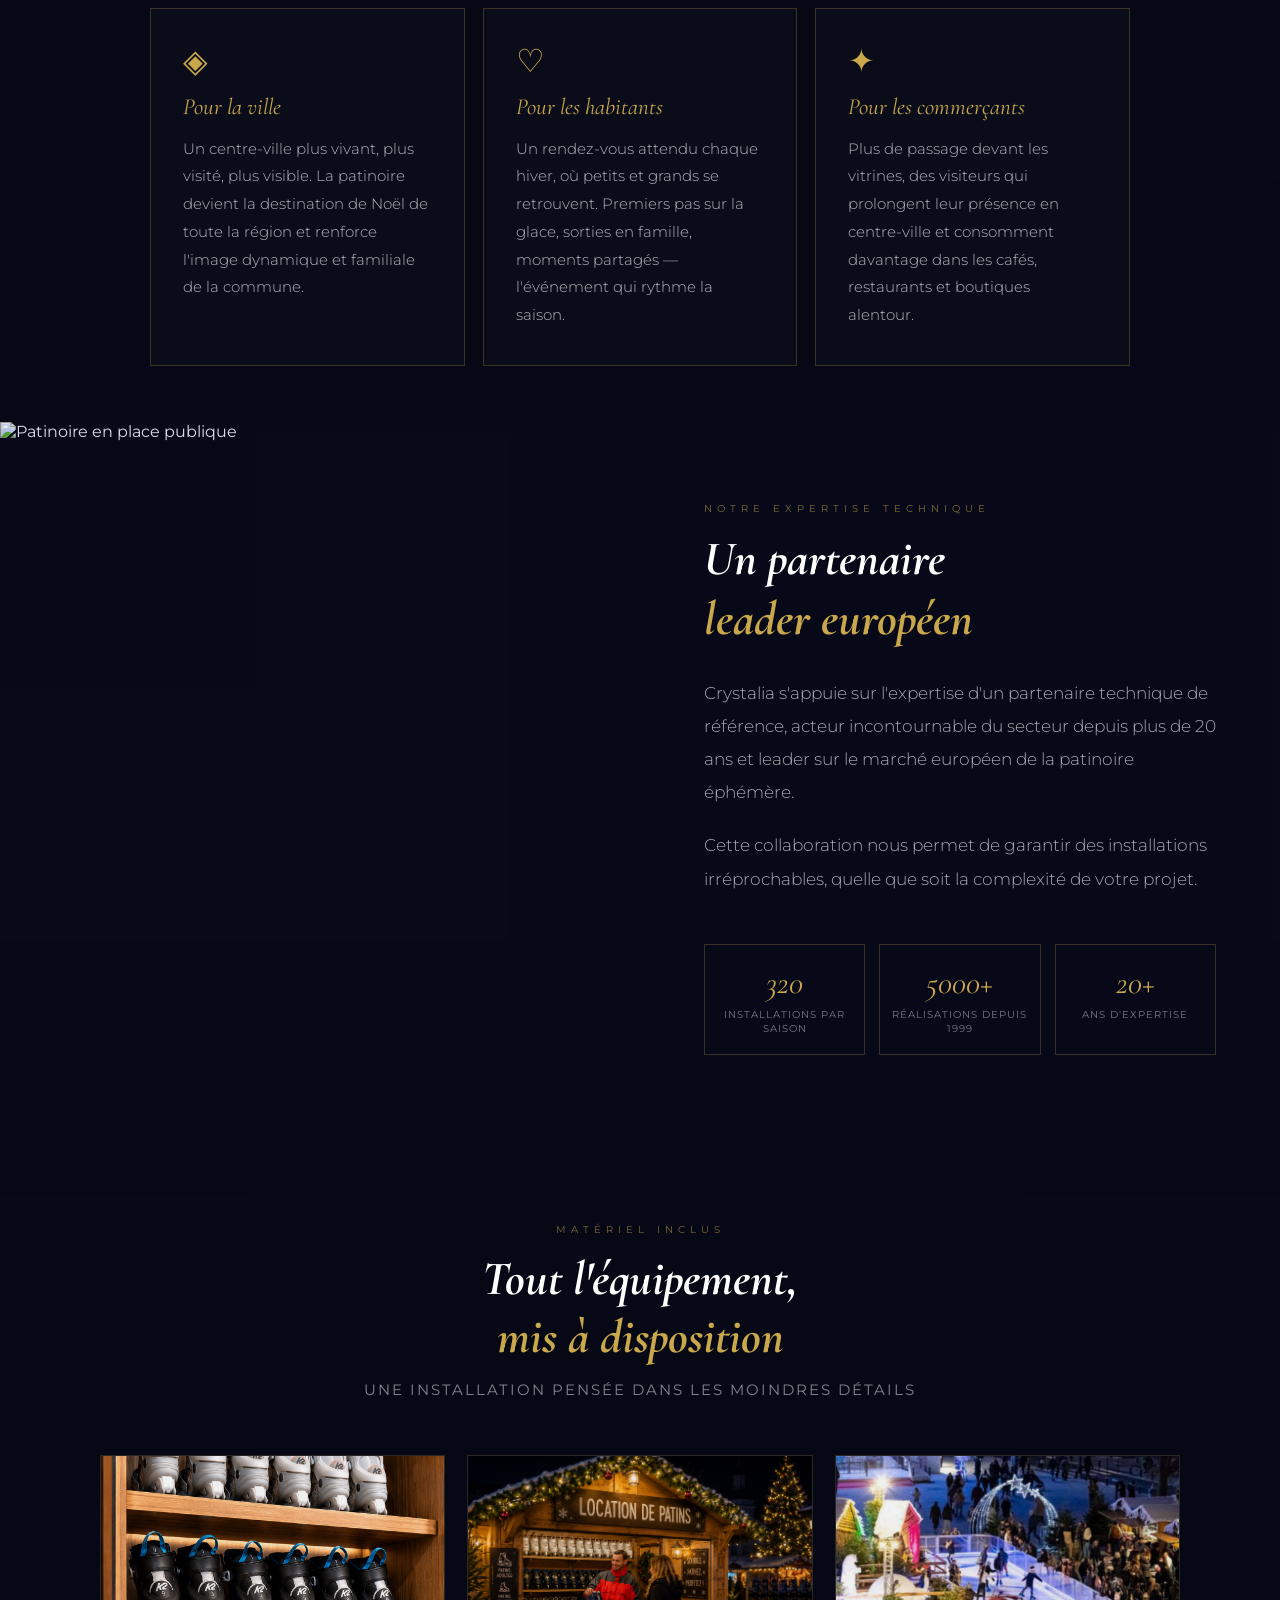
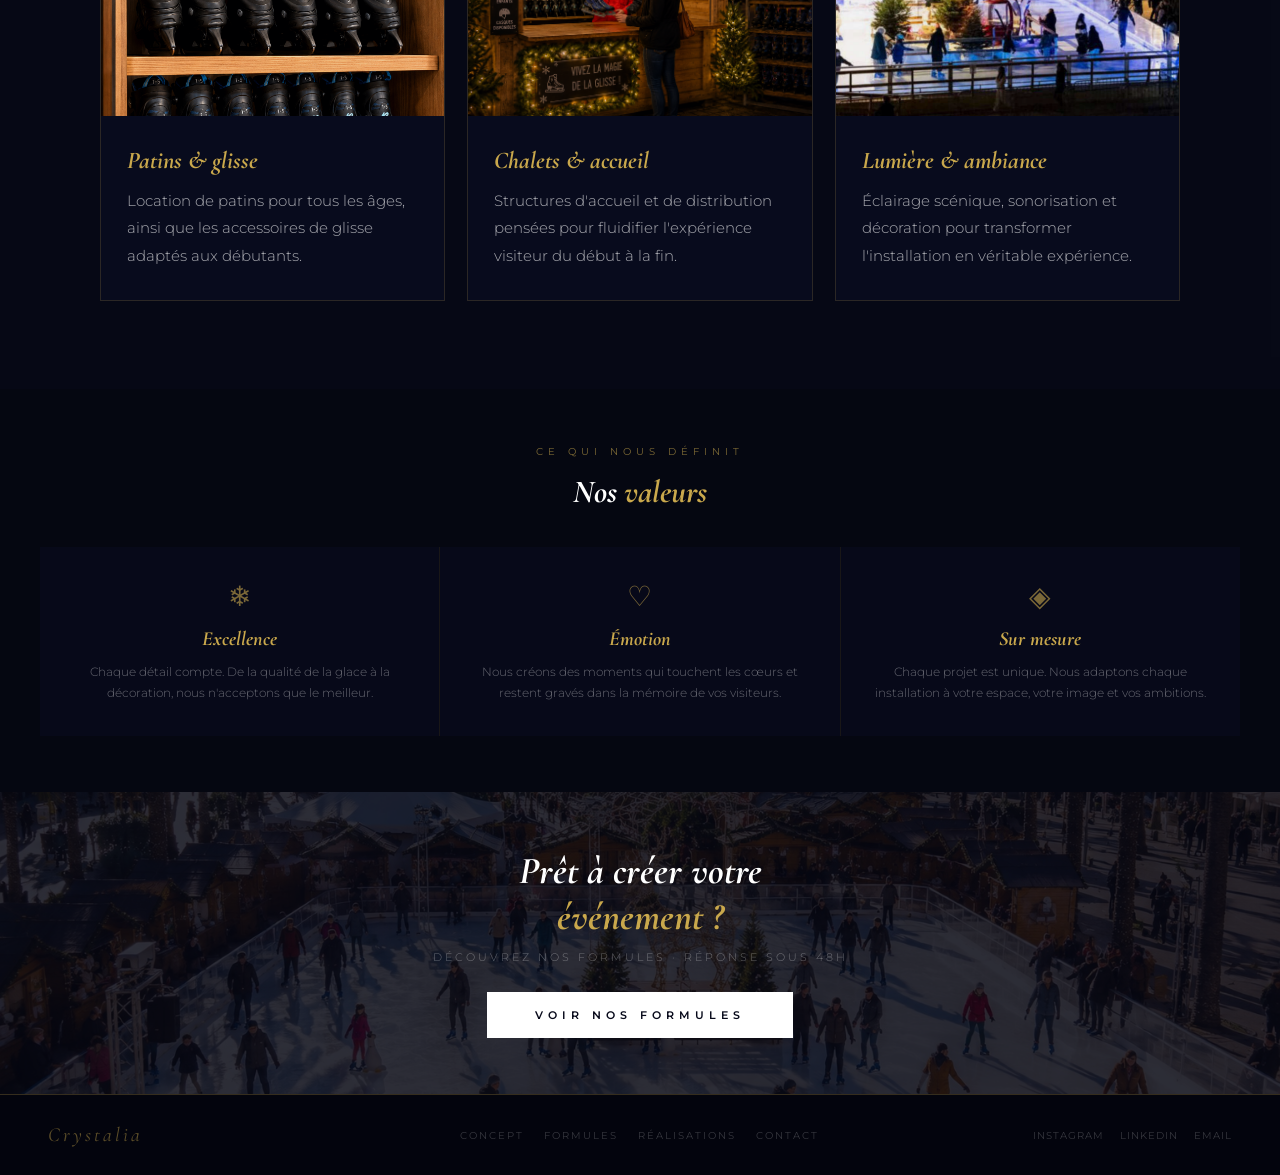
==== commit ed605296: "Add files via upload" ====
--- a/concept.html
+++ b/concept.html
@@ -44,6 +44,7 @@
     .partenaire-text h2 em { color: var(--gold); }
     .partenaire-text p { font-size: 17px; color: rgba(255,255,255,0.65); line-height: 1.9; font-weight: 300; margin-bottom: 18px; }
     .partenaire-stats { display: grid; grid-template-columns: repeat(3,1fr); gap: 14px; margin-top: 28px; }
+    .partenaire-v2 .vision-text { background: rgba(8,10,26,0.99); }
     .p-stat { border: 0.5px solid rgba(201,168,76,0.25); padding: 18px 12px; text-align: center; }
     .p-stat-num { font-family: 'Cormorant Garamond', serif; font-size: 32px; font-style: italic; color: var(--gold); }
     .p-stat-label { font-size: 10px; color: rgba(255,255,255,0.45); letter-spacing: 1px; text-transform: uppercase; margin-top: 6px; line-height: 1.4; display: block; }
@@ -58,19 +59,19 @@
     .valeur h3 { font-family: 'Cormorant Garamond', serif; font-size: 20px; font-style: italic; color: var(--gold); margin-bottom: 10px; }
     .valeur p { font-size: 12px; color: rgba(255,255,255,0.38); line-height: 1.8; font-weight: 300; }
 
-    .equip { background: rgba(7,9,22,0.99); padding: 72px 48px; }
-    .equip-header { text-align: center; margin-bottom: 44px; }
-    .equip-header h2 { font-family: 'Cormorant Garamond', serif; font-size: clamp(28px,4vw,40px); font-style: italic; color: #fff; margin-bottom: 10px; }
+    .equip { background: rgba(7,9,22,0.99); padding: 88px 56px; }
+    .equip-header { text-align: center; margin-bottom: 56px; }
+    .equip-header h2 { font-family: 'Cormorant Garamond', serif; font-size: clamp(34px,5vw,48px); font-style: italic; color: #fff; margin-bottom: 14px; }
     .equip-header h2 em { color: var(--gold); }
-    .equip-header p { font-size: 13px; color: rgba(255,255,255,0.4); letter-spacing: 2px; text-transform: uppercase; }
-    .equip-grid { display: grid; grid-template-columns: repeat(4,1fr); gap: 16px; max-width: 1200px; margin: 0 auto; }
-    .equip-grid-3 { grid-template-columns: repeat(3,1fr); max-width: 980px; }
-    .equip-card { background: rgba(9,12,30,0.99); border: 0.5px solid rgba(201,168,76,0.15); overflow: hidden; }
-    .equip-img { height: 170px; overflow: hidden; }
-    .equip-img img { width: 100%; height: 100%; object-fit: cover; opacity: 0.92; }
-    .equip-text { padding: 22px 20px; }
-    .equip-text h3 { font-family: 'Cormorant Garamond', serif; font-size: 19px; font-style: italic; color: var(--gold); margin-bottom: 8px; }
-    .equip-text p { font-size: 12px; color: rgba(255,255,255,0.5); line-height: 1.75; font-weight: 300; }
+    .equip-header p { font-size: 15px; color: rgba(255,255,255,0.5); letter-spacing: 2px; text-transform: uppercase; }
+    .equip-grid { display: grid; grid-template-columns: repeat(4,1fr); gap: 22px; max-width: 1320px; margin: 0 auto; }
+    .equip-grid-3 { grid-template-columns: repeat(3,1fr); max-width: 1080px; }
+    .equip-card { background: rgba(9,12,30,0.99); border: 0.5px solid rgba(201,168,76,0.18); overflow: hidden; }
+    .equip-img { height: 260px; overflow: hidden; }
+    .equip-img img { width: 100%; height: 100%; object-fit: cover; opacity: 0.95; }
+    .equip-text { padding: 30px 26px; }
+    .equip-text h3 { font-family: 'Cormorant Garamond', serif; font-size: 24px; font-style: italic; color: var(--gold); margin-bottom: 12px; }
+    .equip-text p { font-size: 15px; color: rgba(255,255,255,0.65); line-height: 1.85; font-weight: 300; }
 
     @media (max-width: 768px) {
       .vision { grid-template-columns: 1fr; }
@@ -159,28 +160,27 @@
     </div>
   </div>
 
-  <div class="partenaire">
-    <img src="phrase-bg.jpg" alt="Patinage professionnel" />
-    <div class="partenaire-ov"></div>
-    <div class="partenaire-content">
-      <div class="partenaire-text">
-        <span class="sec-tag" style="text-align:right;display:block">Notre expertise technique</span>
-        <h2>Un partenaire<br><em>leader européen</em></h2>
-        <p>Crystalia s'appuie sur l'expertise d'un partenaire technique de référence, acteur incontournable du secteur depuis plus de 20 ans et leader sur le marché européen de la patinoire éphémère.</p>
-        <p>Cette collaboration nous permet de garantir des installations irréprochables, quelle que soit la complexité de votre projet.</p>
-        <div class="partenaire-stats">
-          <div class="p-stat">
-            <div class="p-stat-num">320</div>
-            <span class="p-stat-label">installations par saison</span>
-          </div>
-          <div class="p-stat">
-            <div class="p-stat-num">5000+</div>
-            <span class="p-stat-label">réalisations depuis 1999</span>
-          </div>
-          <div class="p-stat">
-            <div class="p-stat-num">20+</div>
-            <span class="p-stat-label">ans d'expertise</span>
-          </div>
+  <div class="vision partenaire-v2">
+    <div class="vision-img">
+      <img src="partenaire-bg.png" alt="Patinoire en place publique" />
+    </div>
+    <div class="vision-text">
+      <span class="sec-tag">Notre expertise technique</span>
+      <h2>Un partenaire<br><em>leader européen</em></h2>
+      <p>Crystalia s'appuie sur l'expertise d'un partenaire technique de référence, acteur incontournable du secteur depuis plus de 20 ans et leader sur le marché européen de la patinoire éphémère.</p>
+      <p>Cette collaboration nous permet de garantir des installations irréprochables, quelle que soit la complexité de votre projet.</p>
+      <div class="partenaire-stats">
+        <div class="p-stat">
+          <div class="p-stat-num">320</div>
+          <span class="p-stat-label">installations par saison</span>
+        </div>
+        <div class="p-stat">
+          <div class="p-stat-num">5000+</div>
+          <span class="p-stat-label">réalisations depuis 1999</span>
+        </div>
+        <div class="p-stat">
+          <div class="p-stat-num">20+</div>
+          <span class="p-stat-label">ans d'expertise</span>
         </div>
       </div>
     </div>
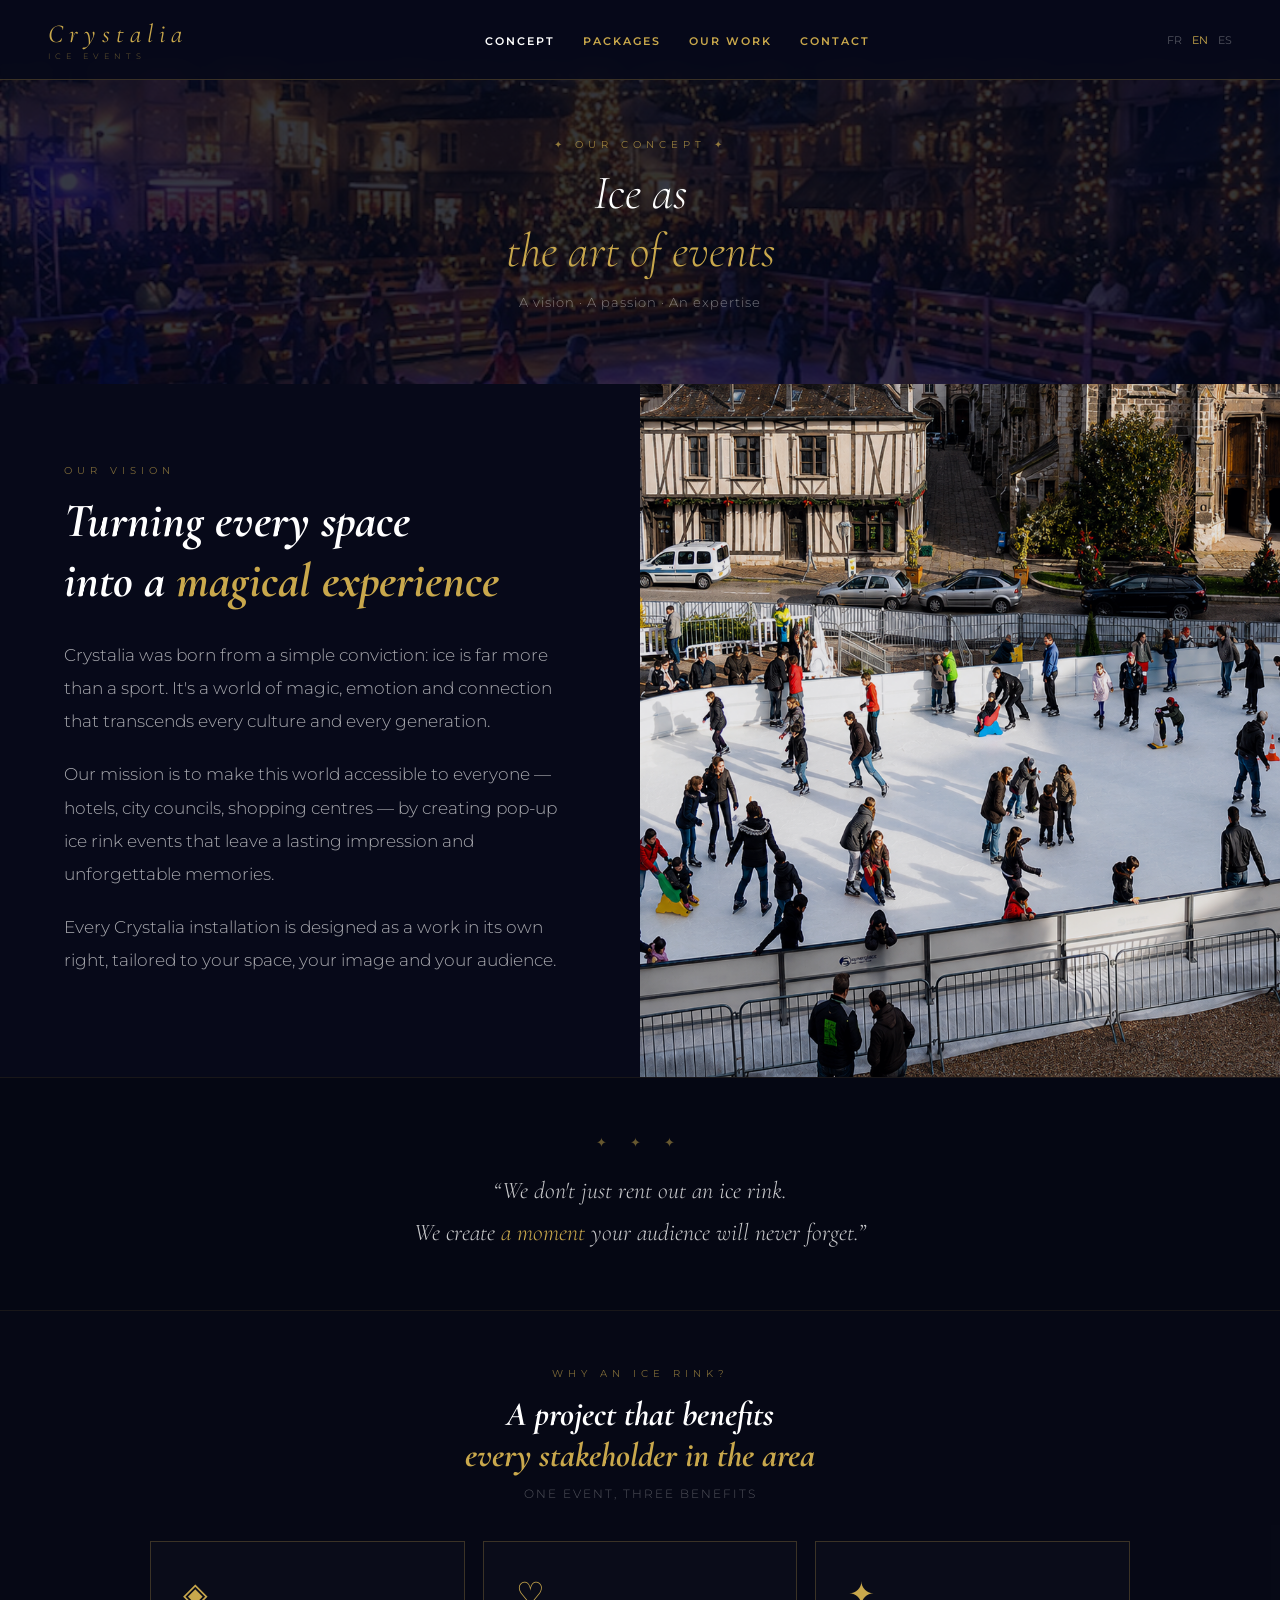
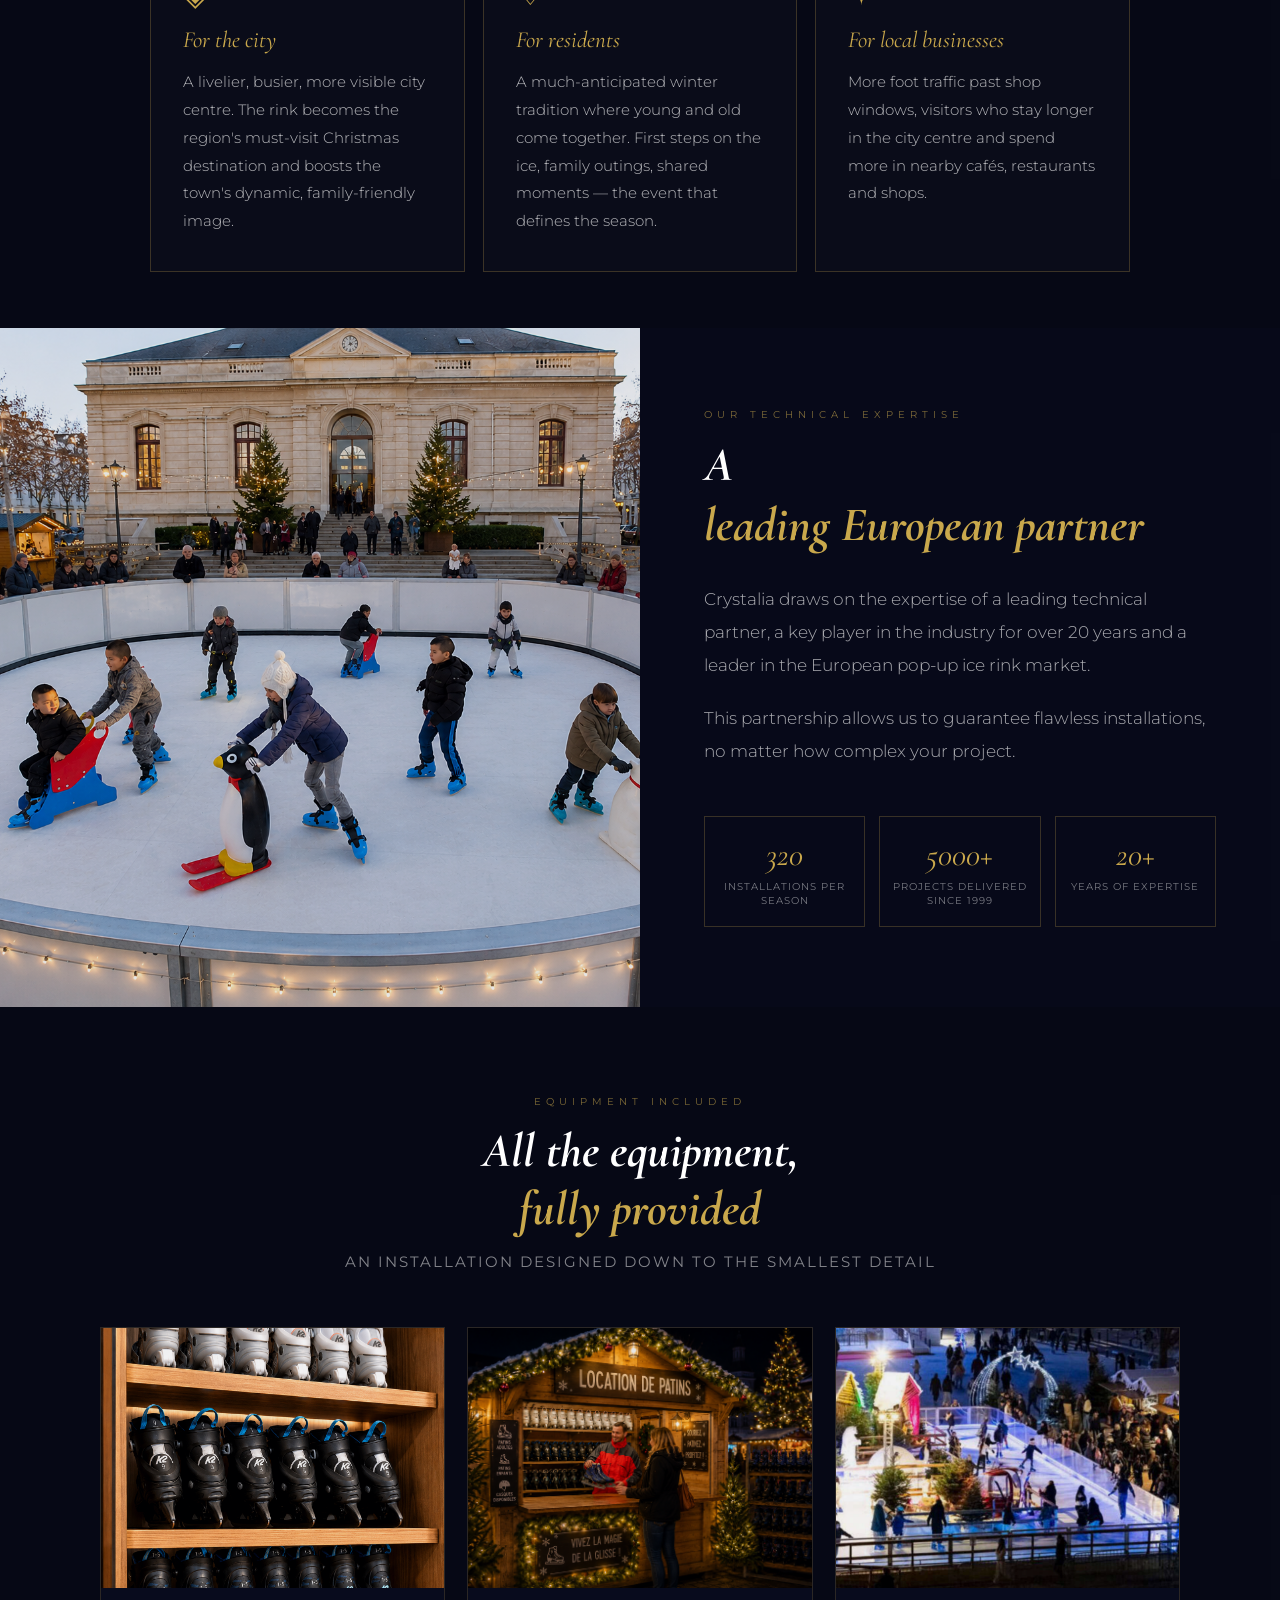
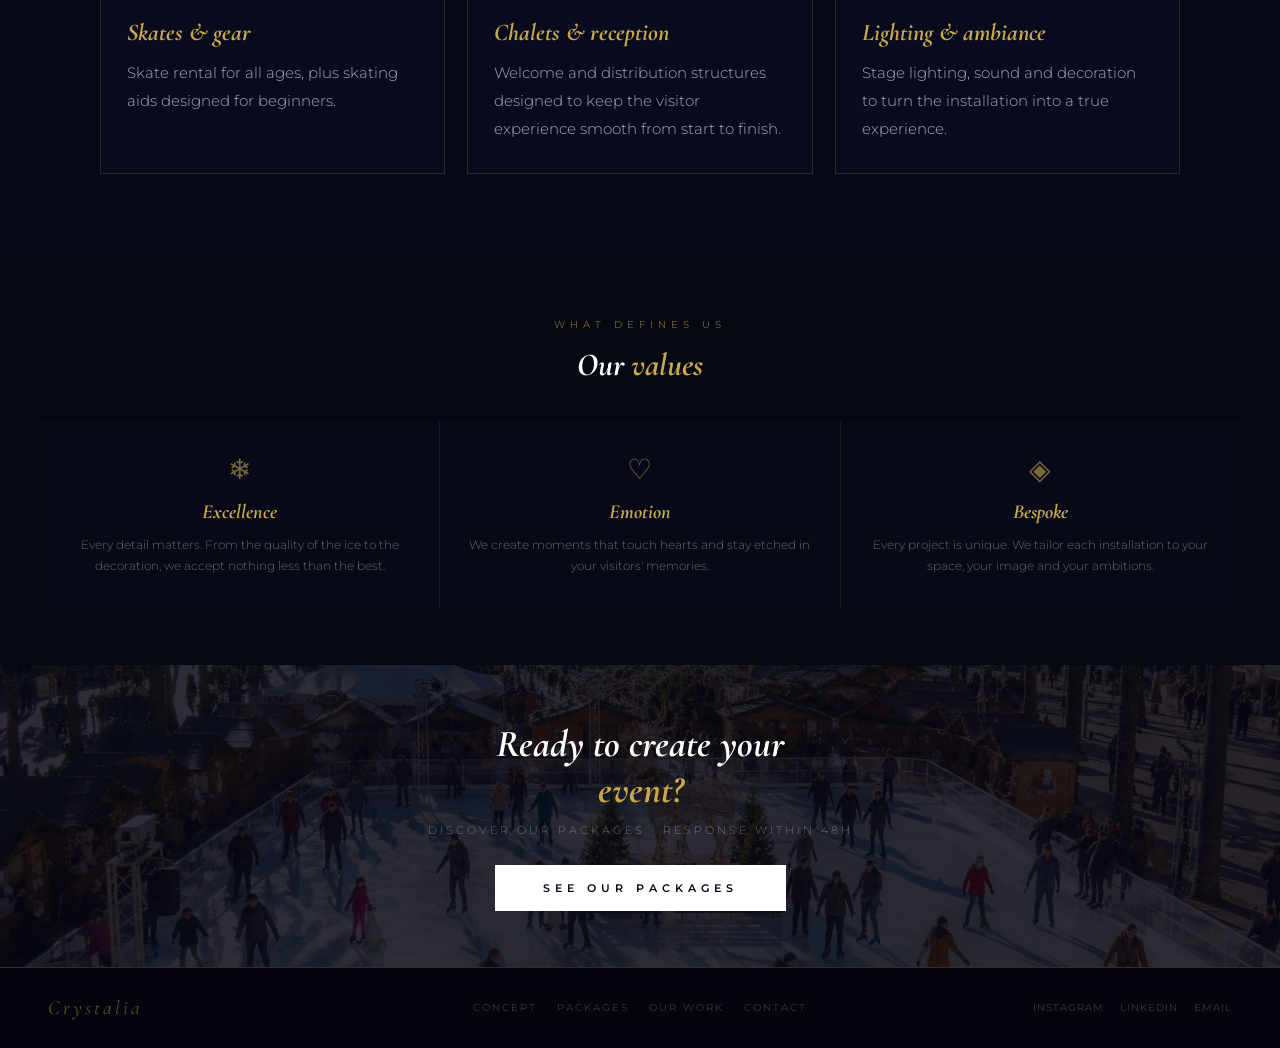
==== commit 91cff85c: "Add files via upload" ====
--- a/concept.html
+++ b/concept.html
@@ -97,13 +97,13 @@
       <span class="nav-logo-sub">Ice Events</span>
     </a>
     <ul class="nav-links">
-      <li><a href="concept.html" class="active">Concept</a></li>
-      <li><a href="formules.html">Formules</a></li>
-      <li><a href="realisations.html">Réalisations</a></li>
-      <li><a href="contact.html">Contact</a></li>
+      <li><a href="concept.html" class="active" data-i18n="nav.concept">Concept</a></li>
+      <li><a href="formules.html" data-i18n="nav.formules">Formules</a></li>
+      <li><a href="realisations.html" data-i18n="nav.realisations">Réalisations</a></li>
+      <li><a href="contact.html" data-i18n="nav.contact">Contact</a></li>
     </ul>
     <div class="nav-lang">
-      <span class="active">FR</span><span>EN</span><span>ES</span>
+      <span data-lang="fr">FR</span><span data-lang="en">EN</span><span data-lang="es">ES</span>
     </div>
   </nav>
 
@@ -111,19 +111,19 @@
     <img src="hero-bg.jpg" alt="Patinoire féerique" />
     <div class="page-hero-ov"></div>
     <div class="page-hero-content">
-      <div class="page-tag">✦ Notre concept ✦</div>
-      <h1>La glace comme<br><em>art de l'événement</em></h1>
-      <p>Une vision · Une passion · Une expertise</p>
+      <div class="page-tag" data-i18n="concept.hero.tag">✦ Notre concept ✦</div>
+      <h1 data-i18n-html="concept.hero.titre">La glace comme<br><em>art de l'événement</em></h1>
+      <p data-i18n="concept.hero.sousTitre">Une vision · Une passion · Une expertise</p>
     </div>
   </div>
 
   <div class="vision">
     <div class="vision-text">
-      <span class="sec-tag">Notre vision</span>
-      <h2>Transformer chaque espace<br>en <em>expérience magique</em></h2>
-      <p>Crystalia est née d'une conviction simple : la glace est bien plus qu'un sport. C'est un univers de magie, d'émotion et de partage qui transcende toutes les cultures et toutes les générations.</p>
-      <p>Notre mission est de rendre cet univers accessible à tous — hôtels, mairies, centres commerciaux — en créant des événements de patinoire éphémères qui marquent les esprits et créent des souvenirs inoubliables.</p>
-      <p>Chaque installation Crystalia est pensée comme une œuvre à part entière, adaptée à votre espace, votre image et votre clientèle.</p>
+      <span class="sec-tag" data-i18n="concept.vision.tag">Notre vision</span>
+      <h2 data-i18n-html="concept.vision.titre">Transformer chaque espace<br>en <em>expérience magique</em></h2>
+      <p data-i18n="concept.vision.p1">Crystalia est née d'une conviction simple : la glace est bien plus qu'un sport. C'est un univers de magie, d'émotion et de partage qui transcende toutes les cultures et toutes les générations.</p>
+      <p data-i18n="concept.vision.p2">Notre mission est de rendre cet univers accessible à tous — hôtels, mairies, centres commerciaux — en créant des événements de patinoire éphémères qui marquent les esprits et créent des souvenirs inoubliables.</p>
+      <p data-i18n="concept.vision.p3">Chaque installation Crystalia est pensée comme une œuvre à part entière, adaptée à votre espace, votre image et votre clientèle.</p>
     </div>
     <div class="vision-img">
       <img src="real-01.png" alt="Patinoire de jour" />
@@ -132,30 +132,30 @@
 
   <div class="philo">
     <span class="stars">✦ ✦ ✦</span>
-    <blockquote>« Nous ne louons pas simplement une patinoire.<br>Nous créons <em>un moment</em> que votre public n'oubliera jamais. »</blockquote>
+    <blockquote data-i18n-html="concept.philo">« Nous ne louons pas simplement une patinoire.<br>Nous créons <em>un moment</em> que votre public n'oubliera jamais. »</blockquote>
   </div>
 
   <div class="pourquoi">
     <div class="pourquoi-header">
-      <span class="sec-tag">Pourquoi une patinoire ?</span>
-      <h2>Un projet qui profite<br><em>à tous les acteurs du territoire</em></h2>
-      <p>Une animation, trois bénéfices</p>
+      <span class="sec-tag" data-i18n="concept.pourquoi.tag">Pourquoi une patinoire ?</span>
+      <h2 data-i18n-html="concept.pourquoi.titre">Un projet qui profite<br><em>à tous les acteurs du territoire</em></h2>
+      <p data-i18n="concept.pourquoi.sousTitre">Une animation, trois bénéfices</p>
     </div>
     <div class="chiffres chiffres-3">
       <div class="chiffre">
         <div class="chiffre-icon">◈</div>
-        <h3>Pour la ville</h3>
-        <p>Un centre-ville plus vivant, plus visité, plus visible. La patinoire devient la destination de Noël de toute la région et renforce l'image dynamique et familiale de la commune.</p>
+        <h3 data-i18n="concept.pourquoi.ville.titre">Pour la ville</h3>
+        <p data-i18n="concept.pourquoi.ville.texte">Un centre-ville plus vivant, plus visité, plus visible. La patinoire devient la destination de Noël de toute la région et renforce l'image dynamique et familiale de la commune.</p>
       </div>
       <div class="chiffre">
         <div class="chiffre-icon">♡</div>
-        <h3>Pour les habitants</h3>
-        <p>Un rendez-vous attendu chaque hiver, où petits et grands se retrouvent. Premiers pas sur la glace, sorties en famille, moments partagés — l'événement qui rythme la saison.</p>
+        <h3 data-i18n="concept.pourquoi.habitants.titre">Pour les habitants</h3>
+        <p data-i18n="concept.pourquoi.habitants.texte">Un rendez-vous attendu chaque hiver, où petits et grands se retrouvent. Premiers pas sur la glace, sorties en famille, moments partagés — l'événement qui rythme la saison.</p>
       </div>
       <div class="chiffre">
         <div class="chiffre-icon">✦</div>
-        <h3>Pour les commerçants</h3>
-        <p>Plus de passage devant les vitrines, des visiteurs qui prolongent leur présence en centre-ville et consomment davantage dans les cafés, restaurants et boutiques alentour.</p>
+        <h3 data-i18n="concept.pourquoi.commercants.titre">Pour les commerçants</h3>
+        <p data-i18n="concept.pourquoi.commercants.texte">Plus de passage devant les vitrines, des visiteurs qui prolongent leur présence en centre-ville et consomment davantage dans les cafés, restaurants et boutiques alentour.</p>
       </div>
     </div>
   </div>
@@ -165,22 +165,22 @@
       <img src="partenaire-bg.png" alt="Patinoire en place publique" />
     </div>
     <div class="vision-text">
-      <span class="sec-tag">Notre expertise technique</span>
-      <h2>Un partenaire<br><em>leader européen</em></h2>
-      <p>Crystalia s'appuie sur l'expertise d'un partenaire technique de référence, acteur incontournable du secteur depuis plus de 20 ans et leader sur le marché européen de la patinoire éphémère.</p>
-      <p>Cette collaboration nous permet de garantir des installations irréprochables, quelle que soit la complexité de votre projet.</p>
+      <span class="sec-tag" data-i18n="concept.partenaire.tag">Notre expertise technique</span>
+      <h2 data-i18n-html="concept.partenaire.titre">Un partenaire<br><em>leader européen</em></h2>
+      <p data-i18n="concept.partenaire.p1">Crystalia s'appuie sur l'expertise d'un partenaire technique de référence, acteur incontournable du secteur depuis plus de 20 ans et leader sur le marché européen de la patinoire éphémère.</p>
+      <p data-i18n="concept.partenaire.p2">Cette collaboration nous permet de garantir des installations irréprochables, quelle que soit la complexité de votre projet.</p>
       <div class="partenaire-stats">
         <div class="p-stat">
           <div class="p-stat-num">320</div>
-          <span class="p-stat-label">installations par saison</span>
+          <span class="p-stat-label" data-i18n="concept.partenaire.stat1">installations par saison</span>
         </div>
         <div class="p-stat">
           <div class="p-stat-num">5000+</div>
-          <span class="p-stat-label">réalisations depuis 1999</span>
+          <span class="p-stat-label" data-i18n="concept.partenaire.stat2">réalisations depuis 1999</span>
         </div>
         <div class="p-stat">
           <div class="p-stat-num">20+</div>
-          <span class="p-stat-label">ans d'expertise</span>
+          <span class="p-stat-label" data-i18n="concept.partenaire.stat3">ans d'expertise</span>
         </div>
       </div>
     </div>
@@ -188,30 +188,30 @@
 
   <div class="equip">
     <div class="equip-header">
-      <span class="sec-tag">Matériel inclus</span>
-      <h2>Tout l'équipement,<br><em>mis à disposition</em></h2>
-      <p>Une installation pensée dans les moindres détails</p>
+      <span class="sec-tag" data-i18n="concept.equip.tag">Matériel inclus</span>
+      <h2 data-i18n-html="concept.equip.titre">Tout l'équipement,<br><em>mis à disposition</em></h2>
+      <p data-i18n="concept.equip.sousTitre">Une installation pensée dans les moindres détails</p>
     </div>
     <div class="equip-grid equip-grid-3">
       <div class="equip-card">
         <div class="equip-img"><img src="equip-01.png" alt="Patins de location" /></div>
         <div class="equip-text">
-          <h3>Patins & glisse</h3>
-          <p>Location de patins pour tous les âges, ainsi que les accessoires de glisse adaptés aux débutants.</p>
+          <h3 data-i18n="concept.equip.patins.titre">Patins & glisse</h3>
+          <p data-i18n="concept.equip.patins.texte">Location de patins pour tous les âges, ainsi que les accessoires de glisse adaptés aux débutants.</p>
         </div>
       </div>
       <div class="equip-card">
         <div class="equip-img"><img src="equip-02.png" alt="Chalets d'accueil" /></div>
         <div class="equip-text">
-          <h3>Chalets & accueil</h3>
-          <p>Structures d'accueil et de distribution pensées pour fluidifier l'expérience visiteur du début à la fin.</p>
+          <h3 data-i18n="concept.equip.chalets.titre">Chalets & accueil</h3>
+          <p data-i18n="concept.equip.chalets.texte">Structures d'accueil et de distribution pensées pour fluidifier l'expérience visiteur du début à la fin.</p>
         </div>
       </div>
       <div class="equip-card">
         <div class="equip-img"><img src="equip-03.png" alt="Éclairage et ambiance" /></div>
         <div class="equip-text">
-          <h3>Lumière & ambiance</h3>
-          <p>Éclairage scénique, sonorisation et décoration pour transformer l'installation en véritable expérience.</p>
+          <h3 data-i18n="concept.equip.lumiere.titre">Lumière & ambiance</h3>
+          <p data-i18n="concept.equip.lumiere.texte">Éclairage scénique, sonorisation et décoration pour transformer l'installation en véritable expérience.</p>
         </div>
       </div>
     </div>
@@ -219,24 +219,24 @@
 
   <div class="valeurs">
     <div class="valeurs-header">
-      <span class="sec-tag">Ce qui nous définit</span>
-      <h2>Nos <em>valeurs</em></h2>
+      <span class="sec-tag" data-i18n="concept.valeurs.tag">Ce qui nous définit</span>
+      <h2 data-i18n-html="concept.valeurs.titre">Nos <em>valeurs</em></h2>
     </div>
     <div class="valeurs-grid">
       <div class="valeur">
         <span class="valeur-icon">❄</span>
-        <h3>Excellence</h3>
-        <p>Chaque détail compte. De la qualité de la glace à la décoration, nous n'acceptons que le meilleur.</p>
+        <h3 data-i18n="concept.valeurs.excellence.titre">Excellence</h3>
+        <p data-i18n="concept.valeurs.excellence.texte">Chaque détail compte. De la qualité de la glace à la décoration, nous n'acceptons que le meilleur.</p>
       </div>
       <div class="valeur">
         <span class="valeur-icon">♡</span>
-        <h3>Émotion</h3>
-        <p>Nous créons des moments qui touchent les cœurs et restent gravés dans la mémoire de vos visiteurs.</p>
+        <h3 data-i18n="concept.valeurs.emotion.titre">Émotion</h3>
+        <p data-i18n="concept.valeurs.emotion.texte">Nous créons des moments qui touchent les cœurs et restent gravés dans la mémoire de vos visiteurs.</p>
       </div>
       <div class="valeur">
         <span class="valeur-icon">◈</span>
-        <h3>Sur mesure</h3>
-        <p>Chaque projet est unique. Nous adaptons chaque installation à votre espace, votre image et vos ambitions.</p>
+        <h3 data-i18n="concept.valeurs.surMesure.titre">Sur mesure</h3>
+        <p data-i18n="concept.valeurs.surMesure.texte">Chaque projet est unique. Nous adaptons chaque installation à votre espace, votre image et vos ambitions.</p>
       </div>
     </div>
   </div>
@@ -245,19 +245,19 @@
     <img src="cta-bg.jpg" alt="Lumières de Noël" />
     <div class="cta-ov"></div>
     <div class="cta-inner">
-      <h2>Prêt à créer votre<br><em>événement ?</em></h2>
-      <p>Découvrez nos formules · Réponse sous 48h</p>
-      <a href="formules.html" class="btn-white">Voir nos formules</a>
+      <h2 data-i18n-html="concept.cta.titre">Prêt à créer votre<br><em>événement ?</em></h2>
+      <p data-i18n="concept.cta.sousTitre">Découvrez nos formules · Réponse sous 48h</p>
+      <a href="formules.html" class="btn-white" data-i18n="concept.cta.bouton">Voir nos formules</a>
     </div>
   </section>
 
   <footer>
     <div class="footer-logo">Crystalia</div>
     <nav class="footer-nav">
-      <a href="concept.html">Concept</a>
-      <a href="formules.html">Formules</a>
-      <a href="realisations.html">Réalisations</a>
-      <a href="contact.html">Contact</a>
+      <a href="concept.html" data-i18n="nav.concept">Concept</a>
+      <a href="formules.html" data-i18n="nav.formules">Formules</a>
+      <a href="realisations.html" data-i18n="nav.realisations">Réalisations</a>
+      <a href="contact.html" data-i18n="nav.contact">Contact</a>
     </nav>
     <div class="footer-social">
       <a href="#" target="_blank">Instagram</a>
@@ -266,6 +266,7 @@
     </div>
   </footer>
 
+  <script src="i18n.js"></script>
   <script>
     window.addEventListener('scroll', () => {
       const nav = document.querySelector('nav');
